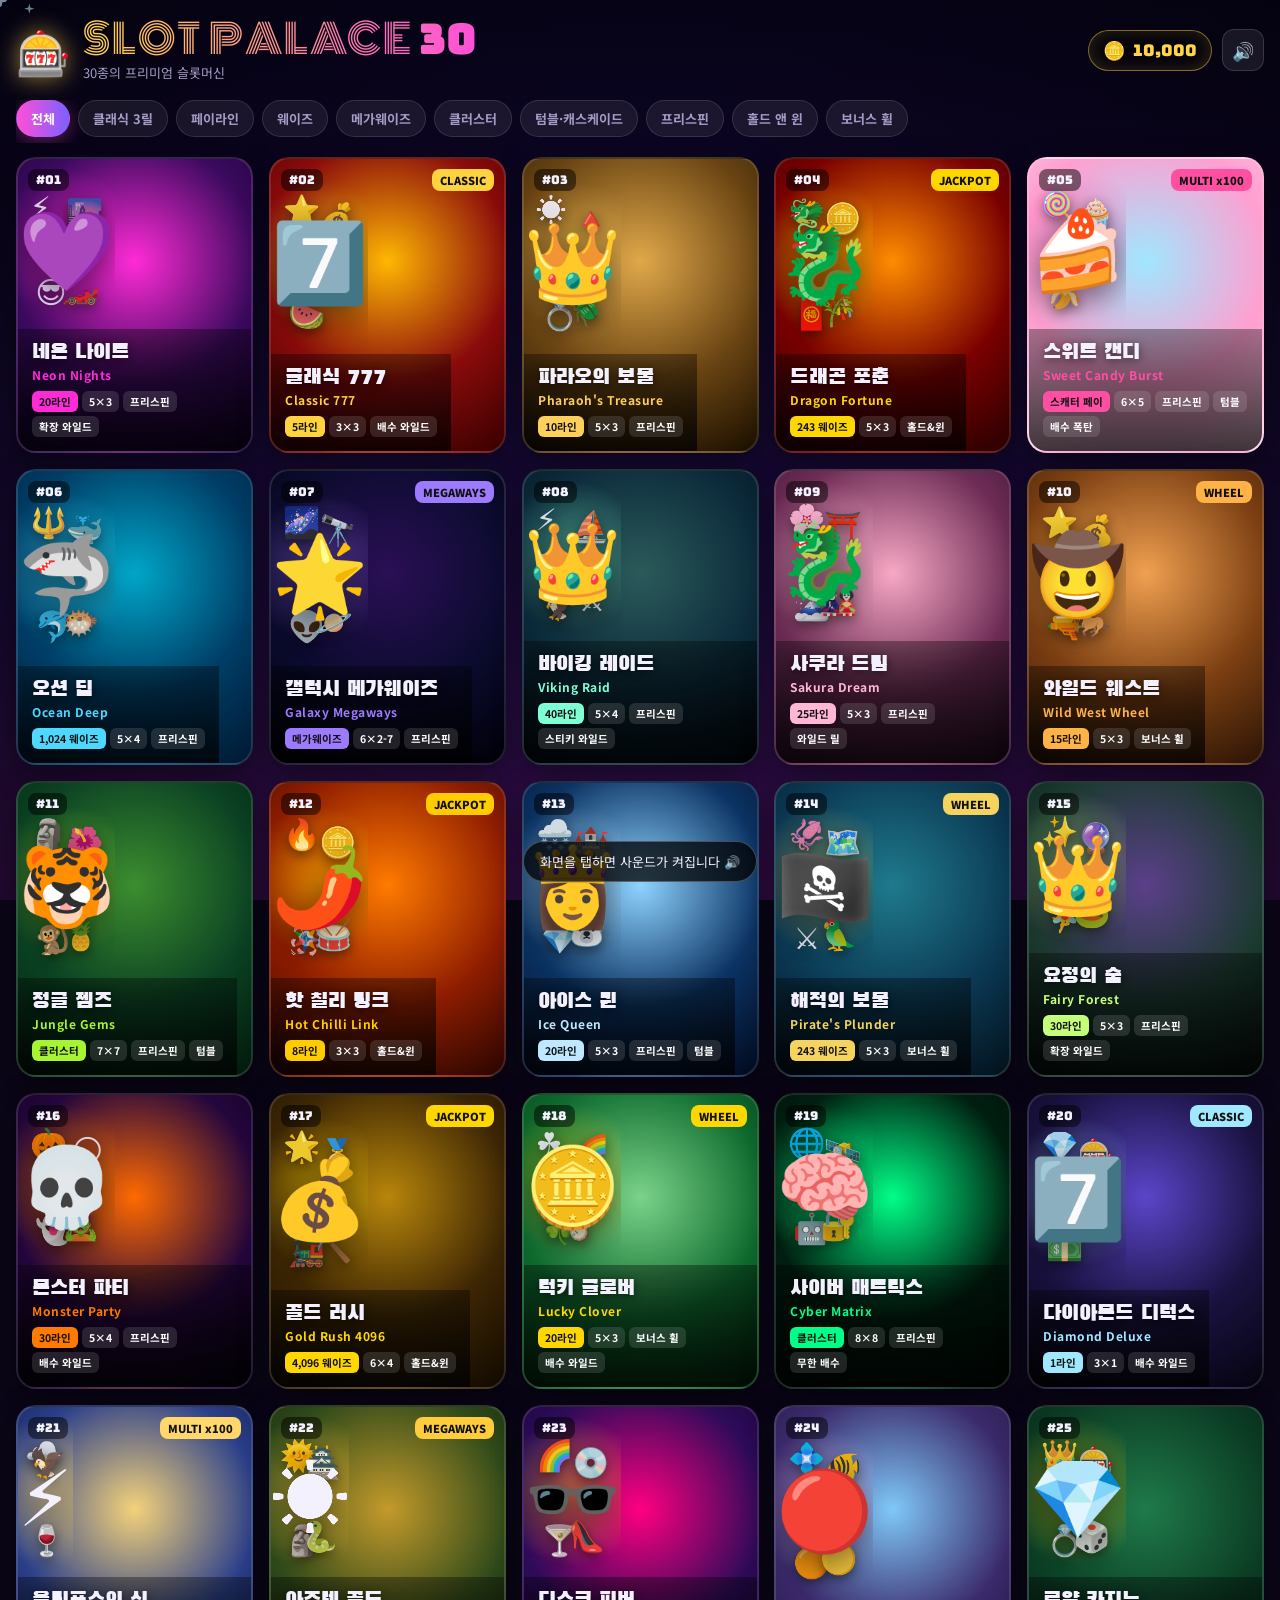
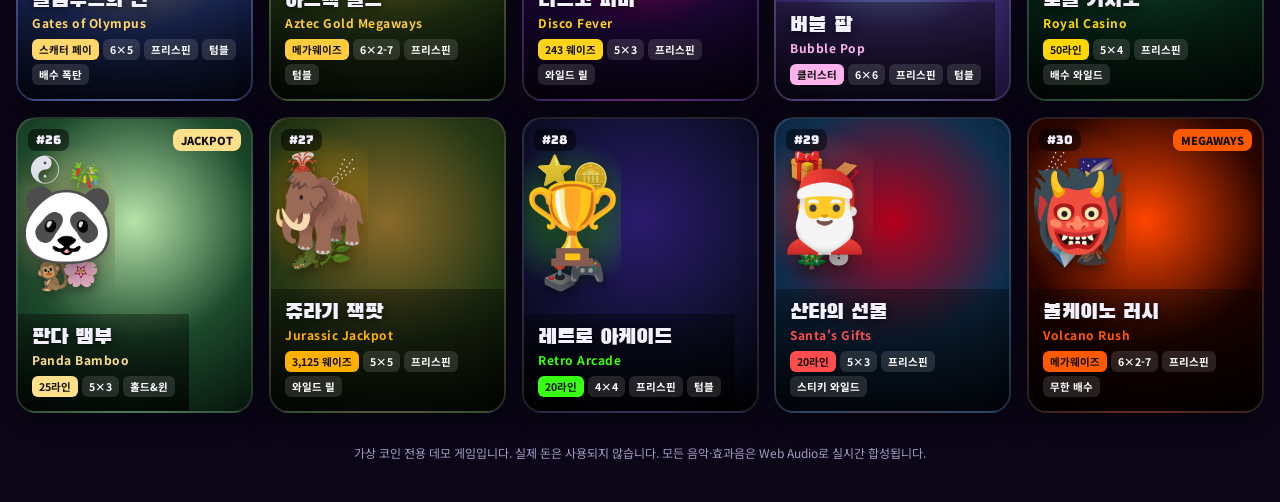
==== index.html @ 5751326e "Add Slot Palace 30: 30 HTML5 slot machines with synthesized music and SFX - Lobby with 30 machines a" ====
<!doctype html>
<html lang="ko">
<head>
  <meta charset="utf-8">
  <meta name="viewport" content="width=device-width, initial-scale=1, viewport-fit=cover, user-scalable=no">
  <meta name="theme-color" content="#0b0618">
  <title>Slot Palace 30</title>
  <meta name="description" content="30종의 서로 다른 HTML5 카지노 슬롯머신 — 페이라인, 웨이즈, 메가웨이즈, 클러스터, 텀블, 홀드 앤 윈, 보너스 휠. 모든 사운드는 실시간 합성.">
  <link rel="preconnect" href="https://fonts.googleapis.com">
  <link rel="preconnect" href="https://fonts.gstatic.com" crossorigin>
  <link href="https://fonts.googleapis.com/css2?family=Bangers&family=Black+Han+Sans&family=Black+Ops+One&family=Bungee&family=Cinzel:wght@700&family=Cinzel+Decorative:wght@700&family=Creepster&family=Fredoka:wght@500;700&family=Great+Vibes&family=Jua&family=Kaushan+Script&family=Monoton&family=Mountains+of+Christmas:wght@700&family=Noto+Sans+KR:wght@400;700;900&family=Orbitron:wght@700;900&family=Pirata+One&family=Playfair+Display:wght@700;900&family=Press+Start+2P&family=Righteous&family=Rye&family=Uncial+Antiqua&display=swap" rel="stylesheet">
  <link rel="stylesheet" href="css/style.css">
</head>
<body>
  <canvas id="bg"></canvas>

  <!-- Lobby -->
  <main id="lobby" class="lobby">
    <header class="lobby-top">
      <div class="brand">
        <span class="brand-icon">🎰</span>
        <div>
          <h1>SLOT PALACE <b>30</b></h1>
          <p>30종의 프리미엄 슬롯머신</p>
        </div>
      </div>
      <div class="lobby-right">
        <div class="wallet"><span class="coin">🪙</span><span class="js-balance">0</span></div>
        <button class="icon-btn js-sound" title="사운드 설정">🔊</button>
      </div>
    </header>
    <nav class="filters" id="filters"></nav>
    <section class="cards" id="cards"></section>
    <footer class="lobby-foot">
      가상 코인 전용 데모 게임입니다. 실제 돈은 사용되지 않습니다. 모든 음악·효과음은 Web Audio로 실시간 합성됩니다.
    </footer>
  </main>

  <!-- Game -->
  <section id="game" class="game hidden">
    <header class="g-top">
      <button class="icon-btn js-back" title="로비로">◀</button>
      <div class="g-title">
        <h2 class="js-name"></h2>
        <span class="js-en"></span>
      </div>
      <div class="g-right">
        <div class="wallet"><span class="coin">🪙</span><span class="js-balance">0</span></div>
        <button class="icon-btn js-pay" title="배당표">ℹ</button>
        <button class="icon-btn js-sound" title="사운드 설정">🔊</button>
      </div>
    </header>
    <div class="g-stage">
      <div class="g-info js-info"></div>
      <div class="frame js-frame">
        <div class="frame-lights"></div>
        <canvas class="reels js-reels"></canvas>
      </div>
      <div class="g-msg js-msg"></div>
    </div>
    <footer class="g-controls">
      <div class="ctl-group bet">
        <button class="ctl-btn js-bet-down" title="베팅 감소">−</button>
        <div class="bet-box"><small>BET</small><span class="js-bet">100</span></div>
        <button class="ctl-btn js-bet-up" title="베팅 증가">+</button>
      </div>
      <div class="ctl-group win-box"><small>WIN</small><span class="js-win">0</span></div>
      <div class="ctl-group actions">
        <button class="ctl-btn small js-turbo" title="터보">⚡<small>TURBO</small></button>
        <button class="spin-btn js-spin" title="스핀 (Space)"><span class="spin-ico">⟳</span><small class="js-spin-label">SPIN</small></button>
        <button class="ctl-btn small js-auto" title="자동 스핀">▶<small class="js-auto-label">AUTO</small></button>
      </div>
    </footer>
    <div class="auto-menu hidden js-auto-menu">
      <button data-n="10">10</button><button data-n="25">25</button><button data-n="50">50</button><button data-n="100">100</button><button data-n="9999">∞</button>
    </div>
  </section>

  <div id="overlays"></div>
  <canvas id="fx"></canvas>

  <div id="sound-panel" class="sound-panel hidden">
    <h3>사운드</h3>
    <label><input type="checkbox" id="snd-music" checked> 배경 음악</label>
    <label><input type="checkbox" id="snd-sfx" checked> 효과음</label>
    <label><input type="checkbox" id="snd-amb" checked> 카지노 분위기음</label>
  </div>
  <div id="tap-hint" class="tap-hint">화면을 탭하면 사운드가 켜집니다 🔊</div>

  <script src="js/util.js"></script>
  <script src="js/engine.js"></script>
  <script src="js/machines.js"></script>
  <script src="js/calibration.js"></script>
  <script src="js/audio.js"></script>
  <script src="js/fx.js"></script>
  <script src="js/render.js"></script>
  <script src="js/game.js"></script>
  <script src="js/app.js"></script>
</body>
</html>
---- css/style.css ----
:root {
  --bg: #0b0618;
  --panel: rgba(12, 8, 28, 0.78);
  --text: #f4f1ff;
  --muted: #a49cc4;
  --gold: #ffd54a;
  --accent: #ff2bd6;
  --accent2: #00e5ff;
  --frame1: #ff2bd6;
  --frame2: #00e5ff;
  --title-font: 'Bungee', sans-serif;
  --ui-font: 'Noto Sans KR', system-ui, -apple-system, sans-serif;
  --kr-display: 'Black Han Sans', 'Noto Sans KR', sans-serif;
}
* { box-sizing: border-box; -webkit-tap-highlight-color: transparent; }
html, body { margin: 0; height: 100%; }
body {
  background: var(--bg);
  color: var(--text);
  font-family: var(--ui-font);
  overflow-x: hidden;
  user-select: none;
  -webkit-user-select: none;
}
button { font-family: inherit; color: inherit; cursor: pointer; border: 0; background: none; }
.hidden { display: none !important; }
#bg { position: fixed; inset: 0; width: 100%; height: 100%; z-index: 0; }
#fx { position: fixed; inset: 0; width: 100%; height: 100%; z-index: 60; pointer-events: none; }
#overlays { position: fixed; inset: 0; z-index: 50; pointer-events: none; }
#overlays > * { pointer-events: auto; }

/* ---------- common ---------- */
.icon-btn {
  width: 42px; height: 42px; border-radius: 12px;
  background: rgba(255, 255, 255, 0.08);
  border: 1px solid rgba(255, 255, 255, 0.14);
  font-size: 18px; display: grid; place-items: center;
  transition: transform 0.15s, background 0.2s;
}
.icon-btn:hover { background: rgba(255, 255, 255, 0.16); }
.icon-btn:active { transform: scale(0.92); }
.wallet {
  display: flex; align-items: center; gap: 8px;
  padding: 8px 14px; border-radius: 999px;
  background: linear-gradient(180deg, rgba(0, 0, 0, 0.55), rgba(0, 0, 0, 0.35));
  border: 1px solid rgba(255, 213, 74, 0.5);
  font-family: 'Bungee', sans-serif; font-size: 16px; color: var(--gold);
  box-shadow: 0 0 18px rgba(255, 213, 74, 0.18) inset;
  min-width: 0;
}
.wallet .coin { font-size: 18px; }
.wallet.bump { animation: bump 0.4s; }
@keyframes bump { 50% { transform: scale(1.12); } }

/* ---------- lobby ---------- */
.lobby { position: relative; z-index: 1; max-width: 1280px; margin: 0 auto; padding: 18px 16px 40px; }
.lobby-top { display: flex; align-items: center; justify-content: space-between; gap: 12px; margin-bottom: 18px; }
.brand { display: flex; align-items: center; gap: 12px; min-width: 0; }
.brand-icon { font-size: 44px; filter: drop-shadow(0 0 12px rgba(255, 213, 74, 0.6)); animation: float 3s ease-in-out infinite; }
.brand h1 {
  margin: 0; font-family: 'Monoton', 'Bungee', sans-serif; font-weight: 400; font-size: clamp(22px, 4.5vw, 40px);
  letter-spacing: 2px; line-height: 1.05;
  background: linear-gradient(90deg, #ffd54a, #ff4fd8, #00e5ff, #ffd54a); background-size: 300% 100%;
  -webkit-background-clip: text; background-clip: text; color: transparent;
  animation: shine 8s linear infinite;
}
.brand h1 b { font-family: 'Bungee', sans-serif; }
.brand p { margin: 2px 0 0; color: var(--muted); font-size: 13px; }
.lobby-right { display: flex; gap: 10px; align-items: center; }
@keyframes shine { to { background-position: 300% 0; } }
@keyframes float { 50% { transform: translateY(-6px) rotate(-4deg); } }

.filters { display: flex; gap: 8px; overflow-x: auto; padding-bottom: 6px; margin-bottom: 14px; scrollbar-width: none; }
.filters::-webkit-scrollbar { display: none; }
.chip {
  white-space: nowrap; padding: 8px 14px; border-radius: 999px; font-size: 13px; font-weight: 700;
  background: rgba(255, 255, 255, 0.07); border: 1px solid rgba(255, 255, 255, 0.12); color: var(--muted);
  transition: all 0.2s;
}
.chip.on { background: linear-gradient(90deg, #ff4fd8, #7b61ff); color: #fff; border-color: transparent; box-shadow: 0 4px 18px rgba(255, 79, 216, 0.35); }

.cards { display: grid; grid-template-columns: repeat(auto-fill, minmax(220px, 1fr)); gap: 16px; }
.card {
  position: relative; border-radius: 20px; overflow: hidden; cursor: pointer; aspect-ratio: 4 / 5;
  background: var(--card-bg); border: 2px solid rgba(255, 255, 255, 0.12);
  box-shadow: 0 10px 30px rgba(0, 0, 0, 0.45);
  transition: transform 0.25s cubic-bezier(.2, .9, .3, 1.3), box-shadow 0.25s, border-color 0.25s;
  display: flex; flex-direction: column; text-align: left; padding: 0;
  animation: cardIn 0.5s both;
}
@keyframes cardIn { from { opacity: 0; transform: translateY(20px) scale(0.96); } }
.card:hover, .card:focus-visible { transform: translateY(-6px) scale(1.02); border-color: var(--card-accent); box-shadow: 0 16px 40px rgba(0, 0, 0, 0.55), 0 0 30px var(--card-glow); outline: none; }
.card::after {
  content: ''; position: absolute; inset: 0;
  background: linear-gradient(115deg, transparent 30%, rgba(255, 255, 255, 0.22) 45%, transparent 60%);
  transform: translateX(-100%); transition: transform 0.7s;
  pointer-events: none;
}
.card:hover::after { transform: translateX(100%); }
.card-art { position: relative; flex: 1; display: grid; place-items: center; overflow: hidden; }
.card-art .hero { font-size: 78px; filter: drop-shadow(0 8px 16px rgba(0, 0, 0, 0.5)); animation: float 3.4s ease-in-out infinite; z-index: 1; }
.card-art .orbit { position: absolute; font-size: 30px; opacity: 0.9; filter: drop-shadow(0 4px 6px rgba(0, 0, 0, 0.5)); }
.card-art .orbit.o1 { top: 14%; left: 12%; animation: float 2.8s ease-in-out infinite; }
.card-art .orbit.o2 { top: 18%; right: 12%; animation: float 3.1s ease-in-out infinite 0.4s; }
.card-art .orbit.o3 { bottom: 10%; left: 18%; animation: float 3.6s ease-in-out infinite 0.8s; }
.card-art .orbit.o4 { bottom: 12%; right: 16%; animation: float 2.6s ease-in-out infinite 0.2s; }
.card-art .ring { position: absolute; width: 150px; height: 150px; border-radius: 50%; background: radial-gradient(circle, var(--card-glow), transparent 70%); }
.card-num { position: absolute; top: 10px; left: 10px; font: 12px 'Bungee'; background: rgba(0, 0, 0, 0.5); padding: 3px 8px; border-radius: 8px; z-index: 2; }
.card-badge { position: absolute; top: 10px; right: 10px; font-size: 11px; font-weight: 900; padding: 3px 8px; border-radius: 8px; background: var(--card-accent); color: #111; z-index: 2; }
.card-info { padding: 12px 14px 14px; background: linear-gradient(180deg, rgba(0, 0, 0, 0.35), rgba(0, 0, 0, 0.75)); z-index: 1; }
.card-info h3 { margin: 0; font-family: var(--kr-display); font-weight: 400; font-size: 22px; line-height: 1.15; text-shadow: 0 2px 8px rgba(0, 0, 0, 0.6); }
.card-info .en { font-size: 12px; color: var(--card-accent); font-weight: 700; letter-spacing: 0.5px; }
.tags { display: flex; flex-wrap: wrap; gap: 4px; margin-top: 8px; }
.tag { font-size: 10.5px; font-weight: 700; padding: 3px 7px; border-radius: 6px; background: rgba(255, 255, 255, 0.12); color: #fff; }
.tag.mech { background: var(--card-accent); color: #111; }
.lobby-foot { margin-top: 30px; text-align: center; color: var(--muted); font-size: 12px; line-height: 1.6; }

/* ---------- game ---------- */
.game {
  position: fixed; inset: 0; z-index: 2; display: flex; flex-direction: column;
  padding: env(safe-area-inset-top) env(safe-area-inset-right) env(safe-area-inset-bottom) env(safe-area-inset-left);
}
.g-top { display: flex; align-items: center; gap: 10px; padding: 10px 14px; background: linear-gradient(180deg, rgba(0, 0, 0, 0.6), rgba(0, 0, 0, 0)); }
.g-title { flex: 1; min-width: 0; text-align: center; }
.g-title h2 {
  margin: 0; font-family: var(--kr-display); font-weight: 400; font-size: clamp(20px, 3.4vw, 34px); line-height: 1.1;
  color: #fff; text-shadow: 0 0 12px var(--accent), 0 0 30px var(--accent), 0 3px 0 rgba(0, 0, 0, 0.5);
  white-space: nowrap; overflow: hidden; text-overflow: ellipsis;
}
.g-title span { display: block; font-family: var(--title-font); font-size: clamp(11px, 1.6vw, 16px); color: var(--accent2); letter-spacing: 1px; white-space: nowrap; overflow: hidden; text-overflow: ellipsis; text-shadow: 0 1px 3px rgba(0, 0, 0, 0.9), 0 0 10px var(--accent2); }
.g-right { display: flex; gap: 8px; align-items: center; }
.g-stage { flex: 1; min-height: 0; display: flex; flex-direction: column; align-items: center; justify-content: center; padding: 0 12px; gap: 8px; }
.g-info { min-height: 34px; display: flex; gap: 8px; flex-wrap: wrap; justify-content: center; align-items: center; }
.pill {
  padding: 6px 12px; border-radius: 999px; font: 12px 'Bungee', sans-serif; letter-spacing: 0.5px;
  background: rgba(0, 0, 0, 0.55); border: 1px solid var(--accent); color: #fff; box-shadow: 0 0 10px rgba(0, 0, 0, 0.4);
  display: inline-flex; gap: 6px; align-items: center;
}
.pill.hot { background: linear-gradient(90deg, var(--accent), var(--accent2)); color: #111; border-color: transparent; animation: pulse 1s infinite; }
.pill .ladder b { opacity: 0.4; margin: 0 2px; }
.pill .ladder b.on { opacity: 1; color: var(--accent2); text-shadow: 0 0 6px var(--accent2); }
@keyframes pulse { 50% { transform: scale(1.06); } }

.frame {
  position: relative; border-radius: 22px; padding: 10px;
  background: linear-gradient(135deg, var(--frame1), var(--frame2));
  box-shadow: 0 0 0 2px rgba(0, 0, 0, 0.5), 0 0 40px color-mix(in srgb, var(--frame1) 50%, transparent), 0 20px 60px rgba(0, 0, 0, 0.6);
}
.frame::before {
  content: ''; position: absolute; inset: 4px; border-radius: 18px;
  background: linear-gradient(180deg, rgba(0, 0, 0, 0.55), rgba(0, 0, 0, 0.8));
}
.frame-lights {
  position: absolute; inset: 0; border-radius: 22px; pointer-events: none;
  background:
    radial-gradient(circle, #fff 0 2px, transparent 3px) 0 0 / 22px 22px;
  -webkit-mask: linear-gradient(#000 0 0) content-box exclude, linear-gradient(#000 0 0);
  mask: linear-gradient(#000 0 0) content-box exclude, linear-gradient(#000 0 0);
  padding: 4px; opacity: 0.55;
  animation: lights 1.2s steps(2) infinite;
}
.frame.win .frame-lights { animation-duration: 0.25s; opacity: 1; }
@keyframes lights { 50% { background-position: 11px 0; } }
.frame.shake { animation: shake 0.5s; }
@keyframes shake { 20% { transform: translate(-6px, 3px); } 40% { transform: translate(5px, -4px); } 60% { transform: translate(-4px, 2px); } 80% { transform: translate(3px, -1px); } }
.reels { position: relative; display: block; border-radius: 14px; }
.g-msg {
  min-height: 30px; font-family: 'Bungee', var(--ui-font); font-size: clamp(13px, 2vw, 18px); text-align: center;
  color: #fff; text-shadow: 0 2px 6px rgba(0, 0, 0, 0.8);
}
.g-msg .big { color: var(--gold); font-size: 1.3em; text-shadow: 0 0 12px rgba(255, 213, 74, 0.7); }
.g-msg .sub { font-family: var(--ui-font); font-weight: 700; color: var(--muted); font-size: 0.8em; }

.g-controls {
  display: flex; align-items: center; justify-content: center; gap: clamp(8px, 2.5vw, 28px);
  padding: 10px 14px 14px;
  background: linear-gradient(0deg, rgba(0, 0, 0, 0.75), rgba(0, 0, 0, 0.25));
  border-top: 1px solid rgba(255, 255, 255, 0.08);
  flex-wrap: wrap;
}
.ctl-group { display: flex; align-items: center; gap: 8px; }
.ctl-btn {
  width: 48px; height: 48px; border-radius: 14px; font-size: 22px; font-weight: 900;
  background: linear-gradient(180deg, rgba(255, 255, 255, 0.16), rgba(255, 255, 255, 0.05));
  border: 1px solid rgba(255, 255, 255, 0.2);
  display: flex; flex-direction: column; align-items: center; justify-content: center; line-height: 1;
  transition: transform 0.12s, box-shadow 0.2s;
}
.ctl-btn small { font-size: 8.5px; font-family: 'Bungee', sans-serif; margin-top: 3px; opacity: 0.8; }
.ctl-btn.small { font-size: 17px; }
.ctl-btn:active { transform: scale(0.9); }
.ctl-btn.on { background: linear-gradient(180deg, var(--accent), color-mix(in srgb, var(--accent) 60%, #000)); box-shadow: 0 0 16px var(--accent); }
.ctl-btn:disabled { opacity: 0.35; }
.bet-box, .win-box {
  min-width: 96px; padding: 6px 12px; border-radius: 12px; text-align: center;
  background: rgba(0, 0, 0, 0.55); border: 1px solid rgba(255, 255, 255, 0.15);
  display: flex; flex-direction: column; font-family: 'Bungee', sans-serif;
}
.bet-box small, .win-box small { font-size: 10px; color: var(--muted); }
.bet-box span { font-size: 18px; color: #fff; }
.win-box span { font-size: 18px; color: var(--gold); }
.win-box.hot span { animation: bump 0.5s; text-shadow: 0 0 10px var(--gold); }
.spin-btn {
  width: 84px; height: 84px; border-radius: 50%; position: relative;
  background: radial-gradient(circle at 35% 30%, color-mix(in srgb, var(--accent) 40%, #fff), var(--accent) 45%, color-mix(in srgb, var(--accent) 50%, #000));
  border: 4px solid rgba(255, 255, 255, 0.85);
  box-shadow: 0 0 0 4px rgba(0, 0, 0, 0.4), 0 0 30px var(--accent), inset 0 -6px 12px rgba(0, 0, 0, 0.35);
  display: flex; flex-direction: column; align-items: center; justify-content: center;
  transition: transform 0.12s;
}
.spin-btn .spin-ico { font-size: 34px; line-height: 1; font-weight: 900; text-shadow: 0 2px 4px rgba(0, 0, 0, 0.4); }
.spin-btn small { font: 10px 'Bungee', sans-serif; }
.spin-btn:hover { transform: scale(1.05); }
.spin-btn:active { transform: scale(0.93); }
.spin-btn.spinning .spin-ico { animation: rot 0.6s linear infinite; }
.spin-btn.free { background: radial-gradient(circle at 35% 30%, #fff9c4, #ffc400 45%, #b07800); box-shadow: 0 0 0 4px rgba(0, 0, 0, 0.4), 0 0 36px #ffc400; }
@keyframes rot { to { transform: rotate(360deg); } }
.auto-menu {
  position: fixed; z-index: 30; display: flex; gap: 6px; padding: 8px; border-radius: 14px;
  background: rgba(10, 6, 24, 0.95); border: 1px solid var(--accent); box-shadow: 0 10px 30px rgba(0, 0, 0, 0.6);
}
.auto-menu button { min-width: 44px; height: 40px; border-radius: 10px; background: rgba(255, 255, 255, 0.1); font: 14px 'Bungee'; }
.auto-menu button:hover { background: var(--accent); color: #111; }

/* ---------- overlays ---------- */
.ov {
  position: fixed; inset: 0; display: flex; flex-direction: column; align-items: center; justify-content: center; text-align: center;
  background: radial-gradient(circle, rgba(0, 0, 0, 0.55), rgba(0, 0, 0, 0.88));
  animation: fadeIn 0.3s both; padding: 16px;
}
.ov.out { animation: fadeOut 0.35s both; }
@keyframes fadeIn { from { opacity: 0; } }
@keyframes fadeOut { to { opacity: 0; } }
.ov-title {
  font-family: 'Bungee', sans-serif; font-size: clamp(40px, 11vw, 120px); line-height: 1;
  background: linear-gradient(180deg, #fff6b0 0%, #ffd000 40%, #ff8a00 70%, #ffef9a 100%);
  -webkit-background-clip: text; background-clip: text; color: transparent;
  filter: drop-shadow(0 4px 0 #6b3b00) drop-shadow(0 0 24px rgba(255, 180, 0, 0.7));
  animation: zoomIn 0.6s cubic-bezier(.2, 1.6, .4, 1) both;
}
.ov-title.mega { background-image: linear-gradient(180deg, #ffd6ff 0%, #ff4fd8 45%, #7b2bff 75%, #ffd6ff 100%); filter: drop-shadow(0 4px 0 #3a0060) drop-shadow(0 0 30px rgba(255, 80, 220, 0.8)); }
.ov-title.epic { background-image: linear-gradient(180deg, #d6fffb 0%, #00e5ff 45%, #0047ff 75%, #d6fffb 100%); filter: drop-shadow(0 4px 0 #002060) drop-shadow(0 0 34px rgba(0, 220, 255, 0.85)); }
.ov-amount { margin-top: 12px; font-family: 'Bungee', sans-serif; font-size: clamp(34px, 8vw, 80px); color: #fff; text-shadow: 0 0 20px var(--gold), 0 4px 0 rgba(0, 0, 0, 0.5); }
.ov-sub { margin-top: 10px; font-family: var(--kr-display); font-size: clamp(18px, 4vw, 30px); color: #fff; text-shadow: 0 2px 10px rgba(0, 0, 0, 0.7); }
.ov-desc { margin-top: 10px; max-width: 520px; color: #ddd; font-size: 15px; line-height: 1.6; }
.ov-btn {
  margin-top: 22px; padding: 14px 34px; border-radius: 999px; font: 18px 'Bungee', sans-serif; color: #111;
  background: linear-gradient(180deg, #fff3a0, #ffc400); box-shadow: 0 6px 0 #9a6b00, 0 0 24px rgba(255, 196, 0, 0.6);
  animation: pulse 1.2s infinite;
}
.ov-hint { margin-top: 14px; color: var(--muted); font-size: 12px; }
@keyframes zoomIn { from { transform: scale(0.2) rotate(-6deg); opacity: 0; } }
.ov .rays-bg {
  position: absolute; inset: -50%; z-index: -1; opacity: 0.35;
  background: repeating-conic-gradient(from 0deg, rgba(255, 215, 0, 0.35) 0 10deg, transparent 10deg 20deg);
  animation: rot 18s linear infinite;
}

.wheel-wrap { position: relative; width: min(84vw, 64vh, 520px); aspect-ratio: 1; }
.wheel-wrap canvas { width: 100%; height: 100%; display: block; }
.wheel-pointer {
  position: absolute; top: -6px; left: 50%; transform: translateX(-50%); width: 0; height: 0;
  border-left: 18px solid transparent; border-right: 18px solid transparent; border-top: 40px solid #fff;
  filter: drop-shadow(0 3px 4px rgba(0, 0, 0, 0.6)); z-index: 2;
}

.modal { background: rgba(0, 0, 0, 0.7); align-items: center; justify-content: center; }
.modal-box {
  width: min(720px, 100%); max-height: 88vh; overflow: auto; text-align: left;
  background: linear-gradient(180deg, #1a1033, #0e0820); border: 1px solid var(--accent); border-radius: 18px; padding: 20px;
  box-shadow: 0 20px 60px rgba(0, 0, 0, 0.7);
}
.modal-box h3 { margin: 0 0 4px; font-family: var(--kr-display); font-weight: 400; font-size: 26px; }
.modal-box h4 { margin: 18px 0 8px; color: var(--accent2); font-family: 'Bungee', sans-serif; font-size: 14px; }
.modal-box p, .modal-box li { color: #ddd; font-size: 14px; line-height: 1.6; }
.pay-grid { display: grid; grid-template-columns: repeat(auto-fill, minmax(150px, 1fr)); gap: 8px; }
.pay-item { display: flex; align-items: center; gap: 10px; padding: 8px 10px; border-radius: 12px; background: rgba(255, 255, 255, 0.06); }
.pay-item .e { font-size: 34px; }
.pay-item .p { font-size: 12px; line-height: 1.5; font-family: 'Bungee', sans-serif; color: var(--gold); }
.pay-item .p i { color: var(--muted); font-style: normal; }
.lines-grid { display: grid; grid-template-columns: repeat(auto-fill, minmax(64px, 1fr)); gap: 6px; }
.mini-line { background: rgba(255, 255, 255, 0.05); border-radius: 8px; padding: 4px; text-align: center; font-size: 10px; color: var(--muted); }
.mini-line svg { width: 100%; display: block; }
.modal-close { float: right; }

.sound-panel {
  position: fixed; z-index: 70; right: 14px; top: 64px; padding: 14px 16px; border-radius: 14px;
  background: rgba(14, 8, 32, 0.96); border: 1px solid rgba(255, 255, 255, 0.2); box-shadow: 0 12px 30px rgba(0, 0, 0, 0.6);
  display: flex; flex-direction: column; gap: 8px; font-size: 14px;
}
.sound-panel h3 { margin: 0 0 4px; font-size: 14px; color: var(--muted); }
.sound-panel label { display: flex; gap: 8px; align-items: center; cursor: pointer; }
.sound-panel input { width: 18px; height: 18px; accent-color: #ff4fd8; }
.tap-hint {
  position: fixed; z-index: 80; left: 50%; bottom: 18px; transform: translateX(-50%);
  padding: 10px 16px; border-radius: 999px; background: rgba(0, 0, 0, 0.75); border: 1px solid rgba(255, 255, 255, 0.25);
  font-size: 13px; pointer-events: none; animation: pulse 1.6s infinite; white-space: nowrap;
}
.toast {
  position: fixed; left: 50%; top: 22%; transform: translateX(-50%); z-index: 55; pointer-events: none;
  font: clamp(22px, 5vw, 40px) 'Bungee', sans-serif; color: #fff; text-shadow: 0 0 16px var(--accent), 0 3px 0 rgba(0, 0, 0, 0.6);
  animation: toast 1.8s both; white-space: nowrap;
}
@keyframes toast { 0% { opacity: 0; transform: translate(-50%, 20px) scale(0.6); } 15% { opacity: 1; transform: translate(-50%, 0) scale(1.1); } 25% { transform: translate(-50%, 0) scale(1); } 80% { opacity: 1; } 100% { opacity: 0; transform: translate(-50%, -30px); } }

@media (max-width: 640px) {
  .cards { grid-template-columns: repeat(2, 1fr); gap: 10px; }
  .card-art .hero { font-size: 54px; }
  .card-art .orbit { font-size: 22px; }
  .card-info { padding: 8px 10px 10px; }
  .card-info h3 { font-size: 17px; }
  .tag { font-size: 9.5px; padding: 2px 5px; }
  .wallet { padding: 6px 10px; font-size: 13px; }
  .brand-icon { font-size: 32px; }
  .g-top { padding: 8px 10px; gap: 6px; }
  .icon-btn { width: 36px; height: 36px; font-size: 15px; }
  .g-controls { gap: 8px; padding: 8px 8px 12px; }
  .ctl-btn { width: 40px; height: 40px; font-size: 18px; }
  .bet-box, .win-box { min-width: 74px; padding: 4px 8px; }
  .bet-box span, .win-box span { font-size: 14px; }
  .spin-btn { width: 70px; height: 70px; }
  .frame { padding: 7px; border-radius: 16px; }
  .g-right .wallet .coin { display: none; }
}
@media (max-height: 560px) and (orientation: landscape) {
  .g-controls { padding: 4px 8px 6px; }
  .spin-btn { width: 60px; height: 60px; }
  .g-info { min-height: 24px; }
}
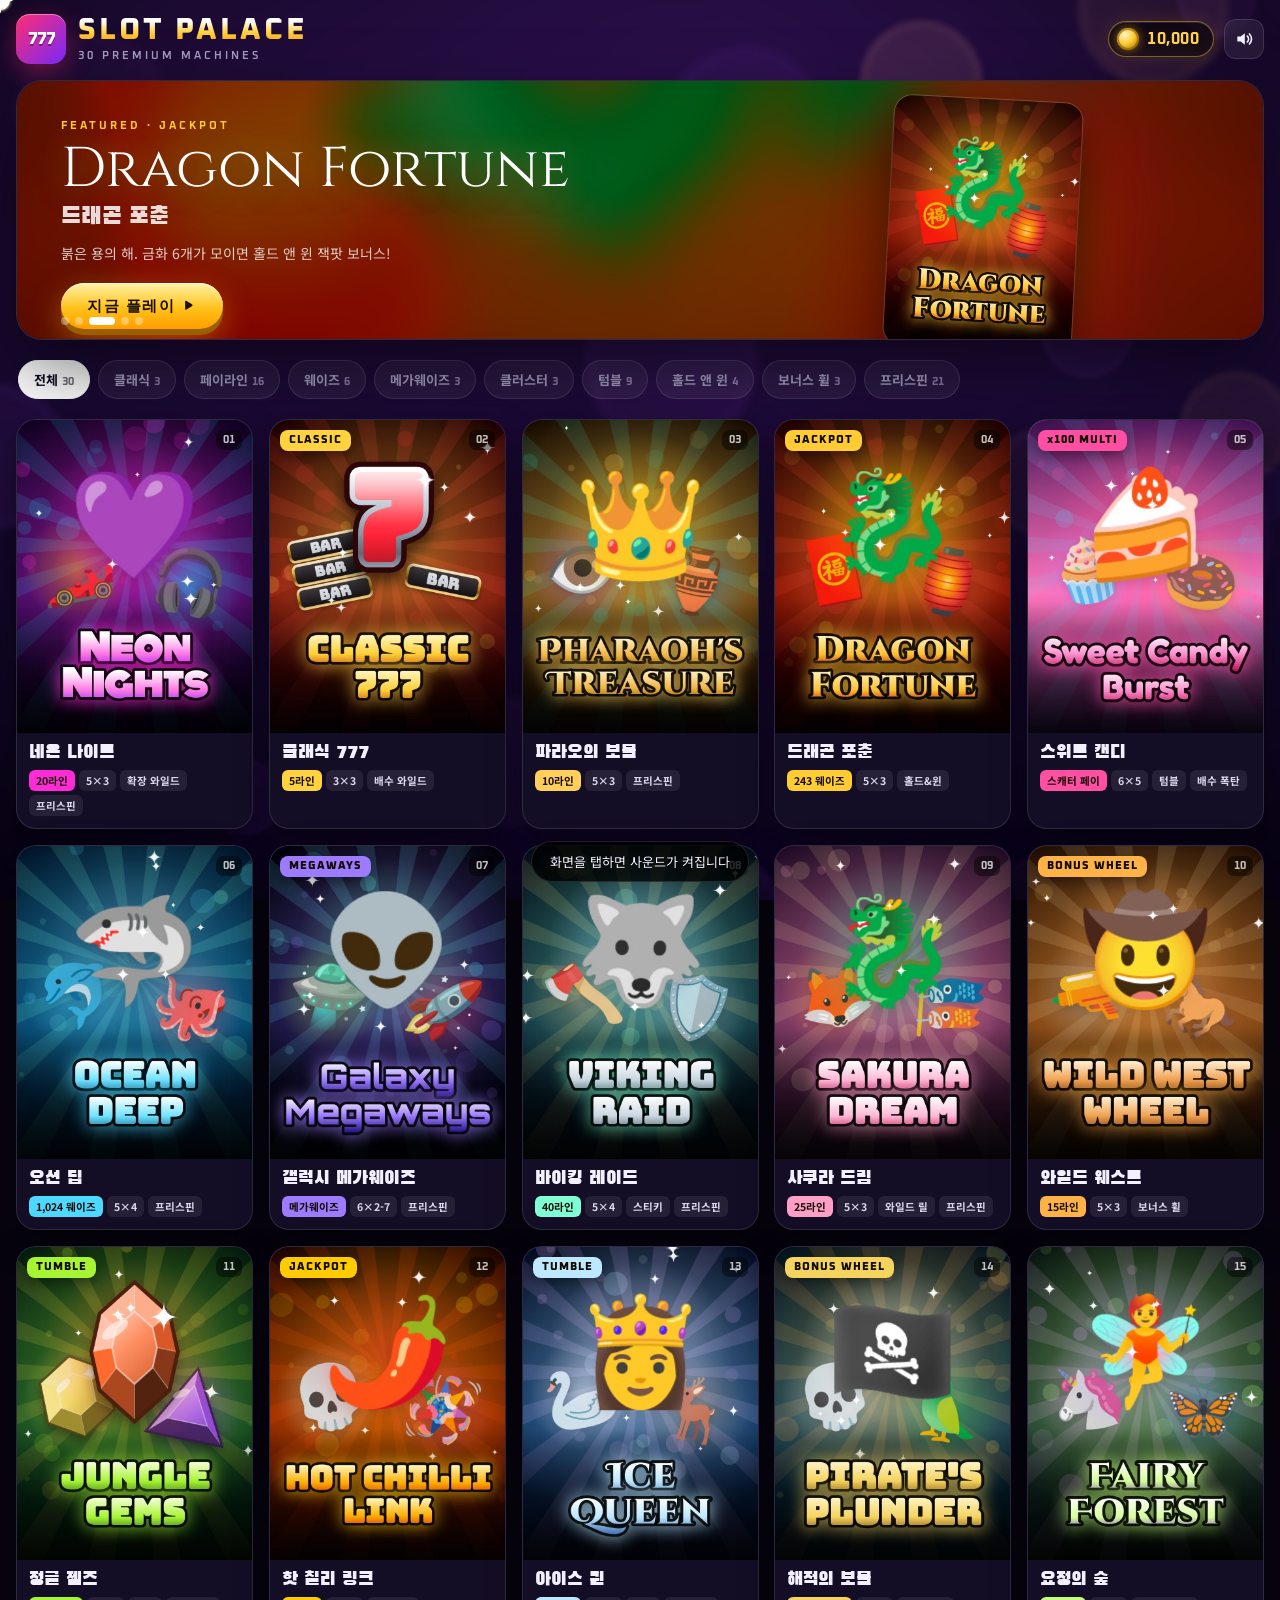
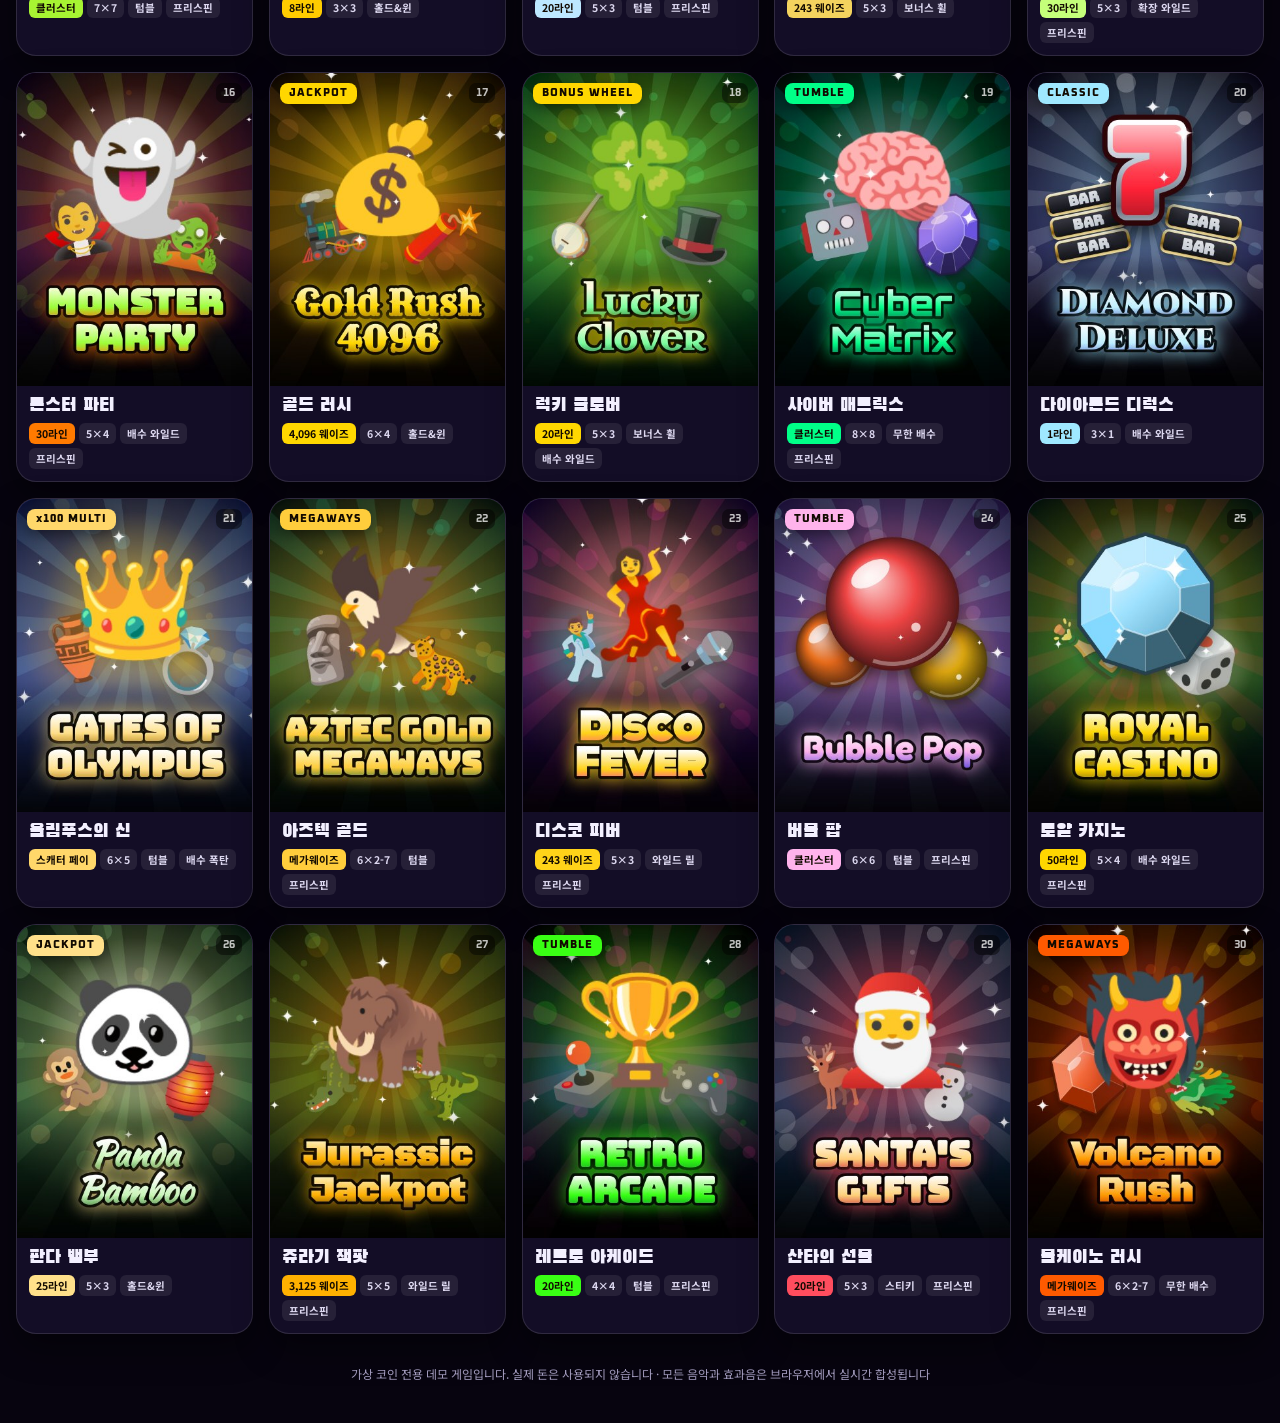
==== commit 7708e183: "Redesign all 30 machines: shader backgrounds, procedural symbol art, new UI and sound - Planning doc" ====
--- a/index.html
+++ b/index.html
@@ -3,72 +3,82 @@
 <head>
   <meta charset="utf-8">
   <meta name="viewport" content="width=device-width, initial-scale=1, viewport-fit=cover, user-scalable=no">
-  <meta name="theme-color" content="#0b0618">
+  <meta name="theme-color" content="#07040f">
   <title>Slot Palace 30</title>
-  <meta name="description" content="30종의 서로 다른 HTML5 카지노 슬롯머신 — 페이라인, 웨이즈, 메가웨이즈, 클러스터, 텀블, 홀드 앤 윈, 보너스 휠. 모든 사운드는 실시간 합성.">
+  <meta name="description" content="30종의 프리미엄 HTML5 슬롯머신 — 페이라인, 웨이즈, 메가웨이즈, 클러스터, 텀블, 홀드 앤 윈, 보너스 휠. WebGL 배경과 실시간 합성 사운드.">
   <link rel="preconnect" href="https://fonts.googleapis.com">
   <link rel="preconnect" href="https://fonts.gstatic.com" crossorigin>
-  <link href="https://fonts.googleapis.com/css2?family=Bangers&family=Black+Han+Sans&family=Black+Ops+One&family=Bungee&family=Cinzel:wght@700&family=Cinzel+Decorative:wght@700&family=Creepster&family=Fredoka:wght@500;700&family=Great+Vibes&family=Jua&family=Kaushan+Script&family=Monoton&family=Mountains+of+Christmas:wght@700&family=Noto+Sans+KR:wght@400;700;900&family=Orbitron:wght@700;900&family=Pirata+One&family=Playfair+Display:wght@700;900&family=Press+Start+2P&family=Righteous&family=Rye&family=Uncial+Antiqua&display=swap" rel="stylesheet">
+  <link href="https://fonts.googleapis.com/css2?family=Bangers&family=Black+Han+Sans&family=Black+Ops+One&family=Bungee&family=Cinzel:wght@700;900&family=Cinzel+Decorative:wght@700;900&family=Creepster&family=Fredoka:wght@500;700&family=Kaushan+Script&family=Monoton&family=Mountains+of+Christmas:wght@700&family=Noto+Sans+KR:wght@400;500;700;900&family=Orbitron:wght@700;900&family=Oxanium:wght@600;700;800&family=Pirata+One&family=Playfair+Display:wght@700;900&family=Press+Start+2P&family=Righteous&family=Rye&family=Uncial+Antiqua&display=swap" rel="stylesheet">
   <link rel="stylesheet" href="css/style.css">
 </head>
 <body>
-  <canvas id="bg"></canvas>
+  <canvas id="bgl" aria-hidden="true"></canvas>
+  <canvas id="amb" aria-hidden="true"></canvas>
 
   <!-- Lobby -->
   <main id="lobby" class="lobby">
-    <header class="lobby-top">
+    <header class="topbar">
       <div class="brand">
-        <span class="brand-icon">🎰</span>
-        <div>
-          <h1>SLOT PALACE <b>30</b></h1>
-          <p>30종의 프리미엄 슬롯머신</p>
+        <div class="brand-mark">777</div>
+        <div class="brand-text">
+          <h1>SLOT PALACE</h1>
+          <p>30 PREMIUM MACHINES</p>
         </div>
       </div>
-      <div class="lobby-right">
-        <div class="wallet"><span class="coin">🪙</span><span class="js-balance">0</span></div>
-        <button class="icon-btn js-sound" title="사운드 설정">🔊</button>
+      <div class="top-right">
+        <div class="wallet"><span class="coin-ico"></span><span class="js-balance">0</span></div>
+        <button class="icon-btn js-sound" aria-label="사운드 설정"><svg viewBox="0 0 24 24"><path d="M4 9v6h4l5 4V5L8 9H4z"/><path class="wave" d="M16 8.5a5 5 0 0 1 0 7M18.5 6a8.5 8.5 0 0 1 0 12" fill="none" stroke-width="2" stroke-linecap="round"/></svg></button>
       </div>
     </header>
+    <section class="hero" id="hero"></section>
     <nav class="filters" id="filters"></nav>
-    <section class="cards" id="cards"></section>
-    <footer class="lobby-foot">
-      가상 코인 전용 데모 게임입니다. 실제 돈은 사용되지 않습니다. 모든 음악·효과음은 Web Audio로 실시간 합성됩니다.
-    </footer>
+    <section class="grid" id="cards"></section>
+    <footer class="lobby-foot">가상 코인 전용 데모 게임입니다. 실제 돈은 사용되지 않습니다 · 모든 음악과 효과음은 브라우저에서 실시간 합성됩니다</footer>
   </main>
 
   <!-- Game -->
   <section id="game" class="game hidden">
     <header class="g-top">
-      <button class="icon-btn js-back" title="로비로">◀</button>
-      <div class="g-title">
-        <h2 class="js-name"></h2>
-        <span class="js-en"></span>
-      </div>
+      <button class="icon-btn js-back" aria-label="로비로"><svg viewBox="0 0 24 24"><path d="M15 5l-7 7 7 7" fill="none" stroke-width="2.6" stroke-linecap="round" stroke-linejoin="round"/></svg></button>
+      <div class="wallet"><span class="coin-ico"></span><span class="js-balance">0</span></div>
       <div class="g-right">
-        <div class="wallet"><span class="coin">🪙</span><span class="js-balance">0</span></div>
-        <button class="icon-btn js-pay" title="배당표">ℹ</button>
-        <button class="icon-btn js-sound" title="사운드 설정">🔊</button>
+        <button class="icon-btn js-pay" aria-label="배당표"><svg viewBox="0 0 24 24"><circle cx="12" cy="12" r="9" fill="none" stroke-width="2"/><path d="M12 11v6" stroke-width="2.4" stroke-linecap="round"/><circle cx="12" cy="7.6" r="1.4"/></svg></button>
+        <button class="icon-btn js-sound" aria-label="사운드 설정"><svg viewBox="0 0 24 24"><path d="M4 9v6h4l5 4V5L8 9H4z"/><path class="wave" d="M16 8.5a5 5 0 0 1 0 7M18.5 6a8.5 8.5 0 0 1 0 12" fill="none" stroke-width="2" stroke-linecap="round"/></svg></button>
       </div>
     </header>
-    <div class="g-stage">
-      <div class="g-info js-info"></div>
+    <div class="g-logo">
+      <h2 class="logo js-logo"></h2>
+      <div class="logo-kr js-name"></div>
+    </div>
+    <div class="g-info js-info"></div>
+    <div class="g-stage js-stage">
       <div class="frame js-frame">
-        <div class="frame-lights"></div>
         <canvas class="reels js-reels"></canvas>
+        <div class="frame-glare"></div>
       </div>
-      <div class="g-msg js-msg"></div>
     </div>
-    <footer class="g-controls">
-      <div class="ctl-group bet">
-        <button class="ctl-btn js-bet-down" title="베팅 감소">−</button>
-        <div class="bet-box"><small>BET</small><span class="js-bet">100</span></div>
-        <button class="ctl-btn js-bet-up" title="베팅 증가">+</button>
+    <div class="g-msg js-msg"></div>
+    <footer class="dock">
+      <div class="dock-stat bet">
+        <span class="lbl">BET</span>
+        <div class="stepper">
+          <button class="step js-bet-down" aria-label="베팅 감소"><svg viewBox="0 0 24 24"><path d="M6 12h12" stroke-width="3" stroke-linecap="round"/></svg></button>
+          <span class="val js-bet">100</span>
+          <button class="step js-bet-up" aria-label="베팅 증가"><svg viewBox="0 0 24 24"><path d="M6 12h12M12 6v12" stroke-width="3" stroke-linecap="round"/></svg></button>
+        </div>
       </div>
-      <div class="ctl-group win-box"><small>WIN</small><span class="js-win">0</span></div>
-      <div class="ctl-group actions">
-        <button class="ctl-btn small js-turbo" title="터보">⚡<small>TURBO</small></button>
-        <button class="spin-btn js-spin" title="스핀 (Space)"><span class="spin-ico">⟳</span><small class="js-spin-label">SPIN</small></button>
-        <button class="ctl-btn small js-auto" title="자동 스핀">▶<small class="js-auto-label">AUTO</small></button>
+      <div class="dock-center">
+        <button class="round-btn js-auto" aria-label="자동 스핀"><svg viewBox="0 0 24 24"><path d="M8 5v14l11-7z"/></svg><small class="js-auto-label">AUTO</small></button>
+        <button class="spin-btn js-spin" aria-label="스핀 (Space)">
+          <span class="spin-ring"></span>
+          <svg class="spin-ico" viewBox="0 0 48 48"><path d="M24 8a16 16 0 1 1-14.4 9" fill="none" stroke-width="5" stroke-linecap="round"/><path d="M4 12l6 6 6-7z"/></svg>
+          <small class="js-spin-label">SPIN</small>
+        </button>
+        <button class="round-btn js-turbo" aria-label="터보"><svg viewBox="0 0 24 24"><path d="M13 2L4 14h6l-1 8 9-12h-6z"/></svg><small>TURBO</small></button>
+      </div>
+      <div class="dock-stat win">
+        <span class="lbl">WIN</span>
+        <span class="val js-win">0</span>
       </div>
     </footer>
     <div class="auto-menu hidden js-auto-menu">
@@ -77,7 +87,7 @@
   </section>
 
   <div id="overlays"></div>
-  <canvas id="fx"></canvas>
+  <canvas id="fx" aria-hidden="true"></canvas>
 
   <div id="sound-panel" class="sound-panel hidden">
     <h3>사운드</h3>
@@ -85,13 +95,15 @@
     <label><input type="checkbox" id="snd-sfx" checked> 효과음</label>
     <label><input type="checkbox" id="snd-amb" checked> 카지노 분위기음</label>
   </div>
-  <div id="tap-hint" class="tap-hint">화면을 탭하면 사운드가 켜집니다 🔊</div>
+  <div id="tap-hint" class="tap-hint">화면을 탭하면 사운드가 켜집니다</div>
 
   <script src="js/util.js"></script>
   <script src="js/engine.js"></script>
   <script src="js/machines.js"></script>
   <script src="js/calibration.js"></script>
   <script src="js/audio.js"></script>
+  <script src="js/art.js"></script>
+  <script src="js/bg.js"></script>
   <script src="js/fx.js"></script>
   <script src="js/render.js"></script>
   <script src="js/game.js"></script>
--- a/css/style.css
+++ b/css/style.css
@@ -1,329 +1,380 @@
+/* Slot Palace 30 — dark casino UI.
+   Layout: one-screen game (logo / reel window / glass dock) + scrolling lobby (hero + poster grid). */
+@property --ang { syntax: '<angle>'; initial-value: 0deg; inherits: false; }
 :root {
-  --bg: #0b0618;
-  --panel: rgba(12, 8, 28, 0.78);
-  --text: #f4f1ff;
-  --muted: #a49cc4;
+  color-scheme: dark;
+  --ink: #07040f;
+  --panel: rgba(14, 10, 30, 0.62);
+  --panel-solid: #130d26;
+  --line: rgba(255, 255, 255, 0.12);
+  --text: #f3f0ff;
+  --muted: #a69fc2;
   --gold: #ffd54a;
-  --accent: #ff2bd6;
+  --gold-deep: #b77a00;
+  --accent: #ff4fd8;
   --accent2: #00e5ff;
-  --frame1: #ff2bd6;
+  --frame1: #ff4fd8;
   --frame2: #00e5ff;
+  --logo1: #ffffff;
+  --logo2: #ff7ae6;
+  --logo3: #7a00ff;
   --title-font: 'Bungee', sans-serif;
-  --ui-font: 'Noto Sans KR', system-ui, -apple-system, sans-serif;
-  --kr-display: 'Black Han Sans', 'Noto Sans KR', sans-serif;
+  --ui: 'Noto Sans KR', system-ui, -apple-system, sans-serif;
+  --num: 'Oxanium', 'Bungee', sans-serif;
+  --kr: 'Black Han Sans', 'Noto Sans KR', sans-serif;
 }
 * { box-sizing: border-box; -webkit-tap-highlight-color: transparent; }
 html, body { margin: 0; height: 100%; }
-body {
-  background: var(--bg);
-  color: var(--text);
-  font-family: var(--ui-font);
-  overflow-x: hidden;
-  user-select: none;
-  -webkit-user-select: none;
-}
-button { font-family: inherit; color: inherit; cursor: pointer; border: 0; background: none; }
+body { background: var(--ink); color: var(--text); font-family: var(--ui); overflow-x: hidden; user-select: none; -webkit-user-select: none; }
+button { font-family: inherit; color: inherit; cursor: pointer; border: 0; background: none; padding: 0; }
+button:focus-visible { outline: 2px solid var(--accent2); outline-offset: 3px; }
+svg { fill: currentColor; stroke: currentColor; }
 .hidden { display: none !important; }
-#bg { position: fixed; inset: 0; width: 100%; height: 100%; z-index: 0; }
+#bgl, #amb { position: fixed; inset: 0; width: 100%; height: 100%; z-index: 0; pointer-events: none; }
+#bgl { background: #0a0618; }
 #fx { position: fixed; inset: 0; width: 100%; height: 100%; z-index: 60; pointer-events: none; }
 #overlays { position: fixed; inset: 0; z-index: 50; pointer-events: none; }
 #overlays > * { pointer-events: auto; }
 
-/* ---------- common ---------- */
+/* ---------- shared ---------- */
 .icon-btn {
-  width: 42px; height: 42px; border-radius: 12px;
-  background: rgba(255, 255, 255, 0.08);
-  border: 1px solid rgba(255, 255, 255, 0.14);
-  font-size: 18px; display: grid; place-items: center;
-  transition: transform 0.15s, background 0.2s;
-}
-.icon-btn:hover { background: rgba(255, 255, 255, 0.16); }
+  width: 40px; height: 40px; border-radius: 12px; display: grid; place-items: center;
+  background: rgba(255, 255, 255, 0.07); border: 1px solid var(--line);
+  backdrop-filter: blur(10px); -webkit-backdrop-filter: blur(10px);
+  transition: background 0.2s, transform 0.15s;
+}
+.icon-btn svg { width: 20px; height: 20px; stroke-width: 0; }
+.icon-btn svg path[fill='none'], .icon-btn svg circle[fill='none'] { stroke-width: 2; fill: none; }
+.icon-btn:hover { background: rgba(255, 255, 255, 0.15); }
 .icon-btn:active { transform: scale(0.92); }
+.icon-btn.muted .wave { opacity: 0.2; }
 .wallet {
-  display: flex; align-items: center; gap: 8px;
-  padding: 8px 14px; border-radius: 999px;
-  background: linear-gradient(180deg, rgba(0, 0, 0, 0.55), rgba(0, 0, 0, 0.35));
-  border: 1px solid rgba(255, 213, 74, 0.5);
-  font-family: 'Bungee', sans-serif; font-size: 16px; color: var(--gold);
-  box-shadow: 0 0 18px rgba(255, 213, 74, 0.18) inset;
-  min-width: 0;
-}
-.wallet .coin { font-size: 18px; }
-.wallet.bump { animation: bump 0.4s; }
-@keyframes bump { 50% { transform: scale(1.12); } }
+  display: flex; align-items: center; gap: 8px; padding: 6px 14px 6px 8px; border-radius: 999px;
+  background: linear-gradient(180deg, rgba(0, 0, 0, 0.6), rgba(20, 12, 0, 0.5));
+  border: 1px solid rgba(255, 213, 74, 0.45);
+  font: 700 16px/1 var(--num); color: var(--gold); letter-spacing: 0.5px; font-variant-numeric: tabular-nums;
+  box-shadow: 0 0 20px rgba(255, 190, 0, 0.12), inset 0 1px 0 rgba(255, 255, 255, 0.1);
+}
+.coin-ico {
+  width: 22px; height: 22px; border-radius: 50%; flex: none;
+  background: radial-gradient(circle at 35% 30%, #fff7c8, #ffcc33 45%, #b8860b 80%);
+  box-shadow: inset 0 0 0 2px rgba(140, 90, 0, 0.6), 0 0 10px rgba(255, 200, 0, 0.5);
+}
+.wallet.bump { animation: bump 0.45s; }
+@keyframes bump { 40% { transform: scale(1.12); filter: brightness(1.4); } }
 
 /* ---------- lobby ---------- */
-.lobby { position: relative; z-index: 1; max-width: 1280px; margin: 0 auto; padding: 18px 16px 40px; }
-.lobby-top { display: flex; align-items: center; justify-content: space-between; gap: 12px; margin-bottom: 18px; }
+.lobby { position: relative; z-index: 1; max-width: 1320px; margin: 0 auto; padding: 14px 16px 40px; }
+.topbar { display: flex; align-items: center; justify-content: space-between; gap: 12px; margin-bottom: 16px; }
 .brand { display: flex; align-items: center; gap: 12px; min-width: 0; }
-.brand-icon { font-size: 44px; filter: drop-shadow(0 0 12px rgba(255, 213, 74, 0.6)); animation: float 3s ease-in-out infinite; }
-.brand h1 {
-  margin: 0; font-family: 'Monoton', 'Bungee', sans-serif; font-weight: 400; font-size: clamp(22px, 4.5vw, 40px);
-  letter-spacing: 2px; line-height: 1.05;
-  background: linear-gradient(90deg, #ffd54a, #ff4fd8, #00e5ff, #ffd54a); background-size: 300% 100%;
-  -webkit-background-clip: text; background-clip: text; color: transparent;
-  animation: shine 8s linear infinite;
-}
-.brand h1 b { font-family: 'Bungee', sans-serif; }
-.brand p { margin: 2px 0 0; color: var(--muted); font-size: 13px; }
-.lobby-right { display: flex; gap: 10px; align-items: center; }
-@keyframes shine { to { background-position: 300% 0; } }
-@keyframes float { 50% { transform: translateY(-6px) rotate(-4deg); } }
-
-.filters { display: flex; gap: 8px; overflow-x: auto; padding-bottom: 6px; margin-bottom: 14px; scrollbar-width: none; }
+.brand-mark {
+  width: 50px; height: 50px; border-radius: 14px; display: grid; place-items: center; flex: none;
+  font: 900 17px var(--num); color: #fff; letter-spacing: -1px;
+  background: linear-gradient(135deg, #ff2d6f, #7b2bff); box-shadow: 0 8px 24px rgba(255, 45, 111, 0.35), inset 0 1px 0 rgba(255, 255, 255, 0.4);
+  text-shadow: 0 2px 0 rgba(0, 0, 0, 0.35);
+}
+.brand-text h1 {
+  margin: 0; font: 900 clamp(20px, 3.6vw, 30px)/1 var(--num); letter-spacing: 3px;
+  background: linear-gradient(180deg, #fff 20%, #ffd54a 55%, #ff9d00); -webkit-background-clip: text; background-clip: text; color: transparent;
+}
+.brand-text p { margin: 4px 0 0; color: var(--muted); font: 600 11px var(--num); letter-spacing: 3px; }
+.top-right { display: flex; gap: 10px; align-items: center; }
+
+.hero {
+  position: relative; overflow: hidden; border-radius: 26px; min-height: 260px; margin-bottom: 18px;
+  border: 1px solid var(--line); background: var(--panel-solid);
+  box-shadow: 0 30px 70px rgba(0, 0, 0, 0.5);
+}
+.hero-slide { position: absolute; inset: 0; display: grid; grid-template-columns: 1.1fr 0.9fr; align-items: center; opacity: 0; transition: opacity 0.8s; }
+.hero-slide.on { opacity: 1; z-index: 1; }
+.hero-bg { position: absolute; inset: -40px; background-size: cover; background-position: center; filter: blur(30px) saturate(1.4) brightness(0.5); transform: scale(1.15); }
+.hero-copy { position: relative; padding: 28px clamp(18px, 4vw, 44px); min-width: 0; }
+.hero-kicker { font: 700 11px var(--num); letter-spacing: 3px; color: var(--hero-accent); }
+.hero-title { margin: 8px 0 4px; font-family: var(--hero-font); font-size: clamp(28px, 5vw, 56px); line-height: 1.02; color: #fff; text-shadow: 0 4px 24px rgba(0, 0, 0, 0.6), 0 0 30px var(--hero-glow); text-wrap: balance; }
+.hero-kr { font: 400 clamp(17px, 2.2vw, 24px) var(--kr); color: rgba(255, 255, 255, 0.85); }
+.hero-desc { margin: 10px 0 18px; max-width: 46ch; color: rgba(255, 255, 255, 0.78); font-size: 14px; line-height: 1.6; }
+.hero-art { position: relative; height: 100%; display: grid; place-items: center; padding: 18px; }
+.hero-art img { max-height: 250px; max-width: 100%; aspect-ratio: 3 / 4; object-fit: cover; border-radius: 18px; box-shadow: 0 20px 50px rgba(0, 0, 0, 0.6), 0 0 0 1px rgba(255, 255, 255, 0.2); transform: rotate(3deg); animation: heroFloat 5s ease-in-out infinite; }
+@keyframes heroFloat { 50% { transform: rotate(1deg) translateY(-8px); } }
+.hero-dots { position: absolute; z-index: 2; bottom: 14px; left: clamp(18px, 4vw, 44px); display: flex; gap: 6px; }
+.hero-dots button { width: 8px; height: 8px; border-radius: 99px; background: rgba(255, 255, 255, 0.35); transition: width 0.3s, background 0.3s; }
+.hero-dots button.on { width: 26px; background: #fff; }
+.cta {
+  display: inline-flex; align-items: center; gap: 8px; padding: 13px 26px; border-radius: 999px;
+  font: 800 15px var(--num); letter-spacing: 1.5px; color: #1a0f00;
+  background: linear-gradient(180deg, #fff3a8, #ffc21a 55%, #ff9d00);
+  box-shadow: 0 6px 0 #9a5f00, 0 10px 30px rgba(255, 170, 0, 0.45), inset 0 1px 0 rgba(255, 255, 255, 0.8);
+  position: relative; overflow: hidden; transition: transform 0.15s;
+}
+.cta::after { content: ''; position: absolute; inset: 0; background: linear-gradient(110deg, transparent 30%, rgba(255, 255, 255, 0.7) 50%, transparent 70%); transform: translateX(-120%); animation: sweep 2.6s infinite; }
+.cta:active { transform: translateY(3px); box-shadow: 0 3px 0 #9a5f00; }
+@keyframes sweep { 60%, 100% { transform: translateX(120%); } }
+
+.filters { display: flex; gap: 8px; overflow-x: auto; padding: 2px 2px 8px; margin-bottom: 12px; scrollbar-width: none; }
 .filters::-webkit-scrollbar { display: none; }
 .chip {
-  white-space: nowrap; padding: 8px 14px; border-radius: 999px; font-size: 13px; font-weight: 700;
-  background: rgba(255, 255, 255, 0.07); border: 1px solid rgba(255, 255, 255, 0.12); color: var(--muted);
-  transition: all 0.2s;
-}
-.chip.on { background: linear-gradient(90deg, #ff4fd8, #7b61ff); color: #fff; border-color: transparent; box-shadow: 0 4px 18px rgba(255, 79, 216, 0.35); }
-
-.cards { display: grid; grid-template-columns: repeat(auto-fill, minmax(220px, 1fr)); gap: 16px; }
+  white-space: nowrap; padding: 9px 15px; border-radius: 999px; font-size: 13px; font-weight: 700;
+  background: rgba(255, 255, 255, 0.06); border: 1px solid var(--line); color: var(--muted); transition: all 0.2s;
+}
+.chip .n { font: 700 11px var(--num); opacity: 0.6; margin-left: 4px; }
+.chip.on { background: #fff; color: #120a22; border-color: #fff; }
+
+.grid { display: grid; grid-template-columns: repeat(auto-fill, minmax(200px, 1fr)); gap: 16px; }
 .card {
-  position: relative; border-radius: 20px; overflow: hidden; cursor: pointer; aspect-ratio: 4 / 5;
-  background: var(--card-bg); border: 2px solid rgba(255, 255, 255, 0.12);
-  box-shadow: 0 10px 30px rgba(0, 0, 0, 0.45);
-  transition: transform 0.25s cubic-bezier(.2, .9, .3, 1.3), box-shadow 0.25s, border-color 0.25s;
-  display: flex; flex-direction: column; text-align: left; padding: 0;
-  animation: cardIn 0.5s both;
-}
-@keyframes cardIn { from { opacity: 0; transform: translateY(20px) scale(0.96); } }
-.card:hover, .card:focus-visible { transform: translateY(-6px) scale(1.02); border-color: var(--card-accent); box-shadow: 0 16px 40px rgba(0, 0, 0, 0.55), 0 0 30px var(--card-glow); outline: none; }
-.card::after {
-  content: ''; position: absolute; inset: 0;
-  background: linear-gradient(115deg, transparent 30%, rgba(255, 255, 255, 0.22) 45%, transparent 60%);
-  transform: translateX(-100%); transition: transform 0.7s;
-  pointer-events: none;
-}
-.card:hover::after { transform: translateX(100%); }
-.card-art { position: relative; flex: 1; display: grid; place-items: center; overflow: hidden; }
-.card-art .hero { font-size: 78px; filter: drop-shadow(0 8px 16px rgba(0, 0, 0, 0.5)); animation: float 3.4s ease-in-out infinite; z-index: 1; }
-.card-art .orbit { position: absolute; font-size: 30px; opacity: 0.9; filter: drop-shadow(0 4px 6px rgba(0, 0, 0, 0.5)); }
-.card-art .orbit.o1 { top: 14%; left: 12%; animation: float 2.8s ease-in-out infinite; }
-.card-art .orbit.o2 { top: 18%; right: 12%; animation: float 3.1s ease-in-out infinite 0.4s; }
-.card-art .orbit.o3 { bottom: 10%; left: 18%; animation: float 3.6s ease-in-out infinite 0.8s; }
-.card-art .orbit.o4 { bottom: 12%; right: 16%; animation: float 2.6s ease-in-out infinite 0.2s; }
-.card-art .ring { position: absolute; width: 150px; height: 150px; border-radius: 50%; background: radial-gradient(circle, var(--card-glow), transparent 70%); }
-.card-num { position: absolute; top: 10px; left: 10px; font: 12px 'Bungee'; background: rgba(0, 0, 0, 0.5); padding: 3px 8px; border-radius: 8px; z-index: 2; }
-.card-badge { position: absolute; top: 10px; right: 10px; font-size: 11px; font-weight: 900; padding: 3px 8px; border-radius: 8px; background: var(--card-accent); color: #111; z-index: 2; }
-.card-info { padding: 12px 14px 14px; background: linear-gradient(180deg, rgba(0, 0, 0, 0.35), rgba(0, 0, 0, 0.75)); z-index: 1; }
-.card-info h3 { margin: 0; font-family: var(--kr-display); font-weight: 400; font-size: 22px; line-height: 1.15; text-shadow: 0 2px 8px rgba(0, 0, 0, 0.6); }
-.card-info .en { font-size: 12px; color: var(--card-accent); font-weight: 700; letter-spacing: 0.5px; }
-.tags { display: flex; flex-wrap: wrap; gap: 4px; margin-top: 8px; }
-.tag { font-size: 10.5px; font-weight: 700; padding: 3px 7px; border-radius: 6px; background: rgba(255, 255, 255, 0.12); color: #fff; }
-.tag.mech { background: var(--card-accent); color: #111; }
+  position: relative; border-radius: 20px; overflow: hidden; text-align: left;
+  background: var(--panel-solid); border: 1px solid var(--line);
+  box-shadow: 0 14px 34px rgba(0, 0, 0, 0.45);
+  transform: perspective(800px) rotateX(var(--rx, 0deg)) rotateY(var(--ry, 0deg));
+  transition: transform 0.25s, box-shadow 0.25s, border-color 0.25s;
+  animation: cardIn 0.6s both;
+  display: flex; flex-direction: column; justify-content: flex-start; align-items: stretch;
+}
+@keyframes cardIn { from { opacity: 0; transform: translateY(24px) scale(0.96); } }
+.card:hover { border-color: var(--card-accent); box-shadow: 0 24px 50px rgba(0, 0, 0, 0.55), 0 0 36px var(--card-glow); }
+.card-poster { position: relative; aspect-ratio: 3 / 4; background: var(--card-bg); }
+.card-poster img { position: absolute; inset: 0; width: 100%; height: 100%; object-fit: cover; }
+.card-poster::after { content: ''; position: absolute; inset: 0; background: linear-gradient(110deg, transparent 35%, rgba(255, 255, 255, 0.28) 48%, transparent 60%); transform: translateX(-110%); transition: transform 0.8s; }
+.card:hover .card-poster::after { transform: translateX(110%); }
+.badge { position: absolute; top: 10px; left: 10px; z-index: 2; padding: 4px 9px; border-radius: 8px; font: 800 10.5px var(--num); letter-spacing: 1px; color: #120a00; background: var(--card-accent); box-shadow: 0 4px 14px rgba(0, 0, 0, 0.4); }
+.card-no { position: absolute; top: 10px; right: 10px; z-index: 2; font: 700 11px var(--num); color: rgba(255, 255, 255, 0.75); background: rgba(0, 0, 0, 0.45); padding: 3px 7px; border-radius: 7px; }
+.card-info { flex: 1; padding: 10px 12px 12px; display: flex; flex-direction: column; gap: 6px; }
+.card-info h3 { margin: 0; font: 400 19px/1.1 var(--kr); }
+.tags { display: flex; flex-wrap: wrap; gap: 4px; }
+.tag { font-size: 10.5px; font-weight: 700; padding: 3px 7px; border-radius: 6px; background: rgba(255, 255, 255, 0.08); color: #ddd8f0; }
+.tag.mech { background: var(--card-accent); color: #120a00; }
 .lobby-foot { margin-top: 30px; text-align: center; color: var(--muted); font-size: 12px; line-height: 1.6; }
 
 /* ---------- game ---------- */
 .game {
-  position: fixed; inset: 0; z-index: 2; display: flex; flex-direction: column;
-  padding: env(safe-area-inset-top) env(safe-area-inset-right) env(safe-area-inset-bottom) env(safe-area-inset-left);
-}
-.g-top { display: flex; align-items: center; gap: 10px; padding: 10px 14px; background: linear-gradient(180deg, rgba(0, 0, 0, 0.6), rgba(0, 0, 0, 0)); }
-.g-title { flex: 1; min-width: 0; text-align: center; }
-.g-title h2 {
-  margin: 0; font-family: var(--kr-display); font-weight: 400; font-size: clamp(20px, 3.4vw, 34px); line-height: 1.1;
-  color: #fff; text-shadow: 0 0 12px var(--accent), 0 0 30px var(--accent), 0 3px 0 rgba(0, 0, 0, 0.5);
-  white-space: nowrap; overflow: hidden; text-overflow: ellipsis;
-}
-.g-title span { display: block; font-family: var(--title-font); font-size: clamp(11px, 1.6vw, 16px); color: var(--accent2); letter-spacing: 1px; white-space: nowrap; overflow: hidden; text-overflow: ellipsis; text-shadow: 0 1px 3px rgba(0, 0, 0, 0.9), 0 0 10px var(--accent2); }
-.g-right { display: flex; gap: 8px; align-items: center; }
-.g-stage { flex: 1; min-height: 0; display: flex; flex-direction: column; align-items: center; justify-content: center; padding: 0 12px; gap: 8px; }
-.g-info { min-height: 34px; display: flex; gap: 8px; flex-wrap: wrap; justify-content: center; align-items: center; }
+  position: fixed; inset: 0; z-index: 2; display: flex; flex-direction: column; align-items: stretch;
+  padding: env(safe-area-inset-top, 0px) env(safe-area-inset-right, 0px) env(safe-area-inset-bottom, 0px) env(safe-area-inset-left, 0px);
+}
+.game.shake { animation: shake 0.55s; }
+@keyframes shake { 15% { transform: translate(-7px, 4px); } 30% { transform: translate(6px, -5px); } 45% { transform: translate(-5px, 3px); } 60% { transform: translate(4px, -2px); } 80% { transform: translate(-2px, 1px); } }
+.g-top { display: flex; align-items: center; gap: 10px; padding: 10px 14px 0; }
+.g-top .wallet { margin: 0 auto; }
+.g-right { display: flex; gap: 8px; }
+.g-logo { text-align: center; padding: 2px 12px 0; line-height: 1; }
+.logo {
+  position: relative; display: inline-block; margin: 0; font-family: var(--title-font); font-weight: 900;
+  font-size: clamp(26px, 5.2vw, 56px); line-height: 1.05; letter-spacing: 1px; white-space: nowrap; max-width: 100%;
+  background: linear-gradient(100deg, transparent 42%, rgba(255, 255, 255, 0.95) 50%, transparent 58%) , linear-gradient(180deg, var(--logo1) 10%, var(--logo2) 55%, var(--logo3) 100%);
+  background-size: 260% 100%, 100% 100%; background-repeat: no-repeat;
+  -webkit-background-clip: text; background-clip: text; color: transparent;
+  animation: logoShine 5s ease-in-out infinite;
+  filter: drop-shadow(0 3px 0 rgba(0, 0, 0, 0.55)) drop-shadow(0 0 18px var(--accent));
+}
+@keyframes logoShine { 0%, 55% { background-position: 130% 0, 0 0; } 100% { background-position: -30% 0, 0 0; } }
+.logo-kr { margin-top: 2px; font: 400 clamp(13px, 1.7vw, 17px) var(--kr); color: rgba(255, 255, 255, 0.8); letter-spacing: 2px; text-shadow: 0 2px 8px rgba(0, 0, 0, 0.8); }
+.g-info { min-height: 30px; display: flex; gap: 6px; flex-wrap: wrap; justify-content: center; align-items: center; padding: 6px 12px 2px; }
 .pill {
-  padding: 6px 12px; border-radius: 999px; font: 12px 'Bungee', sans-serif; letter-spacing: 0.5px;
-  background: rgba(0, 0, 0, 0.55); border: 1px solid var(--accent); color: #fff; box-shadow: 0 0 10px rgba(0, 0, 0, 0.4);
-  display: inline-flex; gap: 6px; align-items: center;
-}
-.pill.hot { background: linear-gradient(90deg, var(--accent), var(--accent2)); color: #111; border-color: transparent; animation: pulse 1s infinite; }
-.pill .ladder b { opacity: 0.4; margin: 0 2px; }
-.pill .ladder b.on { opacity: 1; color: var(--accent2); text-shadow: 0 0 6px var(--accent2); }
-@keyframes pulse { 50% { transform: scale(1.06); } }
-
+  display: inline-flex; gap: 6px; align-items: center; padding: 5px 11px; border-radius: 999px;
+  font: 700 11.5px var(--num); letter-spacing: 1px; color: #fff; font-variant-numeric: tabular-nums;
+  background: rgba(0, 0, 0, 0.5); border: 1px solid rgba(255, 255, 255, 0.16);
+  backdrop-filter: blur(8px); -webkit-backdrop-filter: blur(8px);
+}
+.pill.hot { background: linear-gradient(90deg, var(--accent), var(--accent2)); color: #0b0614; border-color: transparent; box-shadow: 0 0 18px color-mix(in srgb, var(--accent) 60%, transparent); }
+.pill .ladder { display: inline-flex; gap: 2px; }
+.pill .ladder b { padding: 1px 5px; border-radius: 6px; opacity: 0.45; }
+.pill .ladder b.on { opacity: 1; background: var(--accent); color: #0b0614; box-shadow: 0 0 10px var(--accent); }
+.g-stage { flex: 1; min-height: 0; display: flex; align-items: center; justify-content: center; padding: 6px 12px; }
 .frame {
-  position: relative; border-radius: 22px; padding: 10px;
-  background: linear-gradient(135deg, var(--frame1), var(--frame2));
-  box-shadow: 0 0 0 2px rgba(0, 0, 0, 0.5), 0 0 40px color-mix(in srgb, var(--frame1) 50%, transparent), 0 20px 60px rgba(0, 0, 0, 0.6);
-}
-.frame::before {
-  content: ''; position: absolute; inset: 4px; border-radius: 18px;
-  background: linear-gradient(180deg, rgba(0, 0, 0, 0.55), rgba(0, 0, 0, 0.8));
-}
-.frame-lights {
-  position: absolute; inset: 0; border-radius: 22px; pointer-events: none;
-  background:
-    radial-gradient(circle, #fff 0 2px, transparent 3px) 0 0 / 22px 22px;
+  position: relative; padding: 7px; border-radius: 22px;
+  background: linear-gradient(155deg, var(--frame1), color-mix(in srgb, var(--frame2) 70%, #000) 45%, var(--frame1) 75%, var(--frame2));
+  box-shadow: inset 0 1px 0 rgba(255, 255, 255, 0.45), 0 30px 80px rgba(0, 0, 0, 0.75), 0 0 70px color-mix(in srgb, var(--accent) 35%, transparent);
+  transition: box-shadow 0.4s;
+}
+.frame::before { content: ''; position: absolute; inset: 4px; border-radius: 18px; background: #000; box-shadow: inset 0 0 0 1px rgba(0, 0, 0, 0.8); }
+.frame::after {
+  content: ''; position: absolute; inset: -2px; border-radius: 24px; padding: 2px; pointer-events: none;
+  background: conic-gradient(from var(--ang), transparent 0deg 250deg, rgba(255, 255, 255, 0.95) 300deg, transparent 340deg);
   -webkit-mask: linear-gradient(#000 0 0) content-box exclude, linear-gradient(#000 0 0);
   mask: linear-gradient(#000 0 0) content-box exclude, linear-gradient(#000 0 0);
-  padding: 4px; opacity: 0.55;
-  animation: lights 1.2s steps(2) infinite;
-}
-.frame.win .frame-lights { animation-duration: 0.25s; opacity: 1; }
-@keyframes lights { 50% { background-position: 11px 0; } }
-.frame.shake { animation: shake 0.5s; }
-@keyframes shake { 20% { transform: translate(-6px, 3px); } 40% { transform: translate(5px, -4px); } 60% { transform: translate(-4px, 2px); } 80% { transform: translate(3px, -1px); } }
-.reels { position: relative; display: block; border-radius: 14px; }
-.g-msg {
-  min-height: 30px; font-family: 'Bungee', var(--ui-font); font-size: clamp(13px, 2vw, 18px); text-align: center;
-  color: #fff; text-shadow: 0 2px 6px rgba(0, 0, 0, 0.8);
-}
-.g-msg .big { color: var(--gold); font-size: 1.3em; text-shadow: 0 0 12px rgba(255, 213, 74, 0.7); }
-.g-msg .sub { font-family: var(--ui-font); font-weight: 700; color: var(--muted); font-size: 0.8em; }
-
-.g-controls {
-  display: flex; align-items: center; justify-content: center; gap: clamp(8px, 2.5vw, 28px);
-  padding: 10px 14px 14px;
-  background: linear-gradient(0deg, rgba(0, 0, 0, 0.75), rgba(0, 0, 0, 0.25));
-  border-top: 1px solid rgba(255, 255, 255, 0.08);
-  flex-wrap: wrap;
-}
-.ctl-group { display: flex; align-items: center; gap: 8px; }
-.ctl-btn {
-  width: 48px; height: 48px; border-radius: 14px; font-size: 22px; font-weight: 900;
-  background: linear-gradient(180deg, rgba(255, 255, 255, 0.16), rgba(255, 255, 255, 0.05));
-  border: 1px solid rgba(255, 255, 255, 0.2);
-  display: flex; flex-direction: column; align-items: center; justify-content: center; line-height: 1;
-  transition: transform 0.12s, box-shadow 0.2s;
-}
-.ctl-btn small { font-size: 8.5px; font-family: 'Bungee', sans-serif; margin-top: 3px; opacity: 0.8; }
-.ctl-btn.small { font-size: 17px; }
-.ctl-btn:active { transform: scale(0.9); }
-.ctl-btn.on { background: linear-gradient(180deg, var(--accent), color-mix(in srgb, var(--accent) 60%, #000)); box-shadow: 0 0 16px var(--accent); }
-.ctl-btn:disabled { opacity: 0.35; }
-.bet-box, .win-box {
-  min-width: 96px; padding: 6px 12px; border-radius: 12px; text-align: center;
-  background: rgba(0, 0, 0, 0.55); border: 1px solid rgba(255, 255, 255, 0.15);
-  display: flex; flex-direction: column; font-family: 'Bungee', sans-serif;
-}
-.bet-box small, .win-box small { font-size: 10px; color: var(--muted); }
-.bet-box span { font-size: 18px; color: #fff; }
-.win-box span { font-size: 18px; color: var(--gold); }
-.win-box.hot span { animation: bump 0.5s; text-shadow: 0 0 10px var(--gold); }
+  animation: chase 4s linear infinite; opacity: 0.7;
+}
+.frame.win { box-shadow: inset 0 1px 0 rgba(255, 255, 255, 0.45), 0 30px 80px rgba(0, 0, 0, 0.75), 0 0 110px color-mix(in srgb, var(--accent) 80%, transparent); }
+.frame.win::after { animation-duration: 0.9s; opacity: 1; }
+@keyframes chase { to { --ang: 360deg; } }
+.reels { position: relative; display: block; border-radius: 15px; }
+.frame-glare { position: absolute; inset: 7px; border-radius: 15px; pointer-events: none; background: linear-gradient(160deg, rgba(255, 255, 255, 0.09), rgba(255, 255, 255, 0) 32%); }
+.g-msg { min-height: 30px; display: flex; align-items: center; justify-content: center; padding: 0 12px; font: 700 clamp(13px, 1.9vw, 17px) var(--num); letter-spacing: 1px; text-align: center; color: #fff; text-shadow: 0 2px 8px rgba(0, 0, 0, 0.85); }
+.g-msg .big { font-size: 1.35em; background: linear-gradient(180deg, #fff, var(--gold) 55%, #ff9d00); -webkit-background-clip: text; background-clip: text; color: transparent; filter: drop-shadow(0 0 10px rgba(255, 200, 0, 0.5)); }
+.g-msg .sub { font: 500 0.82em var(--ui); color: rgba(255, 255, 255, 0.78); letter-spacing: 0; }
+
+.dock {
+  position: relative; display: grid; grid-template-columns: 1fr auto 1fr; align-items: center; gap: 12px;
+  padding: 12px clamp(12px, 3vw, 32px) 14px; margin: 6px clamp(0px, 2vw, 24px) 10px; border-radius: 26px;
+  background: linear-gradient(180deg, rgba(20, 14, 40, 0.72), rgba(8, 5, 18, 0.82));
+  border: 1px solid rgba(255, 255, 255, 0.12);
+  box-shadow: 0 20px 50px rgba(0, 0, 0, 0.55), inset 0 1px 0 rgba(255, 255, 255, 0.08);
+  backdrop-filter: blur(16px) saturate(1.3); -webkit-backdrop-filter: blur(16px) saturate(1.3);
+}
+.dock-stat { display: flex; flex-direction: column; gap: 4px; min-width: 0; }
+.dock-stat.win { align-items: flex-end; text-align: right; }
+.dock-stat .lbl { font: 700 10.5px var(--num); letter-spacing: 2.5px; color: var(--muted); }
+.dock-stat .val { font: 800 clamp(18px, 2.6vw, 26px)/1 var(--num); color: #fff; font-variant-numeric: tabular-nums; white-space: nowrap; }
+.dock-stat.win .val { background: linear-gradient(180deg, #fff, var(--gold) 60%, #ffa600); -webkit-background-clip: text; background-clip: text; color: transparent; }
+.dock-stat.win.hot .val { animation: bump 0.5s; filter: drop-shadow(0 0 10px rgba(255, 200, 0, 0.7)); }
+.stepper { display: flex; align-items: center; gap: 10px; }
+.stepper .val { min-width: 3.2em; text-align: center; }
+.step { width: 34px; height: 34px; border-radius: 50%; display: grid; place-items: center; background: rgba(255, 255, 255, 0.1); border: 1px solid var(--line); transition: background 0.2s, transform 0.12s; }
+.step svg { width: 16px; height: 16px; fill: none; }
+.step:hover { background: rgba(255, 255, 255, 0.2); }
+.step:active { transform: scale(0.88); }
+.step:disabled { opacity: 0.3; }
+.dock-center { display: flex; align-items: center; gap: clamp(12px, 2.6vw, 26px); }
+.round-btn { width: 52px; height: 52px; border-radius: 50%; display: grid; place-content: center; justify-items: center; gap: 1px; background: rgba(255, 255, 255, 0.08); border: 1px solid var(--line); transition: all 0.2s; }
+.round-btn svg { width: 18px; height: 18px; stroke-width: 0; }
+.round-btn small { font: 700 8.5px var(--num); letter-spacing: 1px; opacity: 0.8; }
+.round-btn.on { background: var(--accent); color: #0b0614; border-color: transparent; box-shadow: 0 0 22px var(--accent); }
 .spin-btn {
-  width: 84px; height: 84px; border-radius: 50%; position: relative;
-  background: radial-gradient(circle at 35% 30%, color-mix(in srgb, var(--accent) 40%, #fff), var(--accent) 45%, color-mix(in srgb, var(--accent) 50%, #000));
-  border: 4px solid rgba(255, 255, 255, 0.85);
-  box-shadow: 0 0 0 4px rgba(0, 0, 0, 0.4), 0 0 30px var(--accent), inset 0 -6px 12px rgba(0, 0, 0, 0.35);
-  display: flex; flex-direction: column; align-items: center; justify-content: center;
-  transition: transform 0.12s;
-}
-.spin-btn .spin-ico { font-size: 34px; line-height: 1; font-weight: 900; text-shadow: 0 2px 4px rgba(0, 0, 0, 0.4); }
-.spin-btn small { font: 10px 'Bungee', sans-serif; }
-.spin-btn:hover { transform: scale(1.05); }
-.spin-btn:active { transform: scale(0.93); }
-.spin-btn.spinning .spin-ico { animation: rot 0.6s linear infinite; }
-.spin-btn.free { background: radial-gradient(circle at 35% 30%, #fff9c4, #ffc400 45%, #b07800); box-shadow: 0 0 0 4px rgba(0, 0, 0, 0.4), 0 0 36px #ffc400; }
+  position: relative; width: 92px; height: 92px; border-radius: 50%; display: grid; place-content: center; justify-items: center;
+  background: radial-gradient(circle at 50% 28%, color-mix(in srgb, var(--accent) 35%, #fff), var(--accent) 48%, color-mix(in srgb, var(--accent) 45%, #000) 100%);
+  box-shadow: 0 10px 30px color-mix(in srgb, var(--accent) 55%, transparent), inset 0 -8px 16px rgba(0, 0, 0, 0.35), inset 0 3px 0 rgba(255, 255, 255, 0.45);
+  color: #fff; transition: transform 0.12s;
+}
+.spin-ring { position: absolute; inset: -6px; border-radius: 50%; padding: 3px; background: conic-gradient(from var(--ang), var(--accent2), transparent 40%, var(--accent2) 60%, transparent); -webkit-mask: linear-gradient(#000 0 0) content-box exclude, linear-gradient(#000 0 0); mask: linear-gradient(#000 0 0) content-box exclude, linear-gradient(#000 0 0); animation: chase 3s linear infinite; opacity: 0.7; }
+.spin-ico { width: 40px; height: 40px; filter: drop-shadow(0 2px 2px rgba(0, 0, 0, 0.35)); }
+.spin-ico path:first-child { fill: none; }
+.spin-btn small { font: 800 10px var(--num); letter-spacing: 2px; margin-top: 1px; text-shadow: 0 1px 2px rgba(0, 0, 0, 0.4); }
+.spin-btn:hover { transform: scale(1.04); }
+.spin-btn:active { transform: scale(0.94); }
+.spin-btn.spinning .spin-ico { animation: rot 0.55s linear infinite; }
+.spin-btn.spinning .spin-ring { animation-duration: 0.7s; opacity: 1; }
+.spin-btn.free { background: radial-gradient(circle at 50% 28%, #fffbe0, #ffc21a 48%, #a86a00); box-shadow: 0 10px 34px rgba(255, 190, 0, 0.6), inset 0 -8px 16px rgba(0, 0, 0, 0.3), inset 0 3px 0 rgba(255, 255, 255, 0.6); color: #2a1600; }
 @keyframes rot { to { transform: rotate(360deg); } }
-.auto-menu {
-  position: fixed; z-index: 30; display: flex; gap: 6px; padding: 8px; border-radius: 14px;
-  background: rgba(10, 6, 24, 0.95); border: 1px solid var(--accent); box-shadow: 0 10px 30px rgba(0, 0, 0, 0.6);
-}
-.auto-menu button { min-width: 44px; height: 40px; border-radius: 10px; background: rgba(255, 255, 255, 0.1); font: 14px 'Bungee'; }
-.auto-menu button:hover { background: var(--accent); color: #111; }
+.auto-menu { position: fixed; z-index: 30; display: flex; gap: 6px; padding: 8px; border-radius: 16px; background: rgba(14, 9, 30, 0.96); border: 1px solid var(--line); box-shadow: 0 16px 40px rgba(0, 0, 0, 0.6); }
+.auto-menu button { min-width: 46px; height: 40px; border-radius: 11px; background: rgba(255, 255, 255, 0.08); font: 800 15px var(--num); }
+.auto-menu button:hover { background: var(--accent); color: #0b0614; }
 
 /* ---------- overlays ---------- */
 .ov {
   position: fixed; inset: 0; display: flex; flex-direction: column; align-items: center; justify-content: center; text-align: center;
-  background: radial-gradient(circle, rgba(0, 0, 0, 0.55), rgba(0, 0, 0, 0.88));
-  animation: fadeIn 0.3s both; padding: 16px;
+  padding: 16px; background: radial-gradient(circle at 50% 45%, rgba(10, 4, 24, 0.55), rgba(0, 0, 0, 0.92) 75%);
+  animation: fadeIn 0.3s both; overflow: hidden;
 }
 .ov.out { animation: fadeOut 0.35s both; }
 @keyframes fadeIn { from { opacity: 0; } }
 @keyframes fadeOut { to { opacity: 0; } }
-.ov-title {
-  font-family: 'Bungee', sans-serif; font-size: clamp(40px, 11vw, 120px); line-height: 1;
-  background: linear-gradient(180deg, #fff6b0 0%, #ffd000 40%, #ff8a00 70%, #ffef9a 100%);
+.ov-rays {
+  position: absolute; left: 50%; top: 45%; width: 180vmax; height: 180vmax; margin: -90vmax 0 0 -90vmax; z-index: -1; opacity: 0.55;
+  background: repeating-conic-gradient(from 0deg, var(--ray, rgba(255, 200, 40, 0.28)) 0 6deg, transparent 6deg 18deg);
+  -webkit-mask: radial-gradient(circle, #000 0, transparent 45%); mask: radial-gradient(circle, #000 0, transparent 45%);
+  animation: rot 24s linear infinite;
+}
+.ov-glow { position: absolute; left: 50%; top: 45%; width: 70vmin; height: 70vmin; margin: -35vmin 0 0 -35vmin; z-index: -1; border-radius: 50%; background: radial-gradient(circle, var(--glow, rgba(255, 190, 0, 0.55)), transparent 65%); filter: blur(10px); animation: breathe 2.4s ease-in-out infinite; }
+@keyframes breathe { 50% { transform: scale(1.12); opacity: 0.8; } }
+.title3d {
+  position: relative; font: 400 clamp(46px, 12vw, 132px)/0.95 'Bungee', sans-serif; letter-spacing: 1px; white-space: nowrap; max-width: 100%;
+  background: linear-gradient(180deg, var(--t1, #fffbe0) 0%, var(--t2, #ffd23f) 42%, var(--t3, #ff8a00) 62%, var(--t4, #fff0a0) 100%);
   -webkit-background-clip: text; background-clip: text; color: transparent;
-  filter: drop-shadow(0 4px 0 #6b3b00) drop-shadow(0 0 24px rgba(255, 180, 0, 0.7));
-  animation: zoomIn 0.6s cubic-bezier(.2, 1.6, .4, 1) both;
-}
-.ov-title.mega { background-image: linear-gradient(180deg, #ffd6ff 0%, #ff4fd8 45%, #7b2bff 75%, #ffd6ff 100%); filter: drop-shadow(0 4px 0 #3a0060) drop-shadow(0 0 30px rgba(255, 80, 220, 0.8)); }
-.ov-title.epic { background-image: linear-gradient(180deg, #d6fffb 0%, #00e5ff 45%, #0047ff 75%, #d6fffb 100%); filter: drop-shadow(0 4px 0 #002060) drop-shadow(0 0 34px rgba(0, 220, 255, 0.85)); }
-.ov-amount { margin-top: 12px; font-family: 'Bungee', sans-serif; font-size: clamp(34px, 8vw, 80px); color: #fff; text-shadow: 0 0 20px var(--gold), 0 4px 0 rgba(0, 0, 0, 0.5); }
-.ov-sub { margin-top: 10px; font-family: var(--kr-display); font-size: clamp(18px, 4vw, 30px); color: #fff; text-shadow: 0 2px 10px rgba(0, 0, 0, 0.7); }
-.ov-desc { margin-top: 10px; max-width: 520px; color: #ddd; font-size: 15px; line-height: 1.6; }
-.ov-btn {
-  margin-top: 22px; padding: 14px 34px; border-radius: 999px; font: 18px 'Bungee', sans-serif; color: #111;
-  background: linear-gradient(180deg, #fff3a0, #ffc400); box-shadow: 0 6px 0 #9a6b00, 0 0 24px rgba(255, 196, 0, 0.6);
-  animation: pulse 1.2s infinite;
-}
-.ov-hint { margin-top: 14px; color: var(--muted); font-size: 12px; }
-@keyframes zoomIn { from { transform: scale(0.2) rotate(-6deg); opacity: 0; } }
-.ov .rays-bg {
-  position: absolute; inset: -50%; z-index: -1; opacity: 0.35;
-  background: repeating-conic-gradient(from 0deg, rgba(255, 215, 0, 0.35) 0 10deg, transparent 10deg 20deg);
-  animation: rot 18s linear infinite;
-}
-
-.wheel-wrap { position: relative; width: min(84vw, 64vh, 520px); aspect-ratio: 1; }
-.wheel-wrap canvas { width: 100%; height: 100%; display: block; }
-.wheel-pointer {
-  position: absolute; top: -6px; left: 50%; transform: translateX(-50%); width: 0; height: 0;
-  border-left: 18px solid transparent; border-right: 18px solid transparent; border-top: 40px solid #fff;
-  filter: drop-shadow(0 3px 4px rgba(0, 0, 0, 0.6)); z-index: 2;
-}
-
-.modal { background: rgba(0, 0, 0, 0.7); align-items: center; justify-content: center; }
+  -webkit-text-stroke: 1.5px rgba(255, 255, 255, 0.35);
+  filter: drop-shadow(0 2px 0 var(--t5, #8a4400)) drop-shadow(0 2px 0 var(--t5, #8a4400)) drop-shadow(0 3px 0 var(--t6, #4a2200)) drop-shadow(0 3px 0 var(--t6, #4a2200)) drop-shadow(0 14px 22px rgba(0, 0, 0, 0.7));
+  animation: slam 0.7s cubic-bezier(0.2, 1.6, 0.4, 1) both;
+}
+.title3d.small { font-size: clamp(30px, 7vw, 70px); }
+@keyframes slam { 0% { transform: scale(2.6) rotate(-4deg); opacity: 0; } 55% { opacity: 1; } }
+.tier-1 { --t1: #fffbe0; --t2: #ffd23f; --t3: #ff8a00; --t4: #fff0a0; --t5: #8a4400; --t6: #4a2200; --ray: rgba(255, 200, 40, 0.3); --glow: rgba(255, 180, 0, 0.55); }
+.tier-2 { --t1: #fff0ff; --t2: #ff6ef0; --t3: #b02bff; --t4: #ffd6ff; --t5: #5a0080; --t6: #2e0044; --ray: rgba(255, 90, 230, 0.3); --glow: rgba(220, 60, 255, 0.55); }
+.tier-3 { --t1: #effeff; --t2: #5ef0ff; --t3: #2a6bff; --t4: #d6fbff; --t5: #00306e; --t6: #001a40; --ray: rgba(60, 220, 255, 0.3); --glow: rgba(40, 170, 255, 0.6); }
+.tier-4 { --t1: #ffffff; --t2: #ffe14d; --t3: #ff3b7a; --t4: #7af0ff; --t5: #4a0060; --t6: #200030; --ray: rgba(255, 255, 255, 0.3); --glow: rgba(255, 120, 200, 0.6); }
+.tier-4 .title3d { background-image: linear-gradient(90deg, #ff5a5a, #ffd23f, #5aff8a, #5ad8ff, #c55aff, #ff5a5a); background-size: 200% 100%; animation: slam 0.7s cubic-bezier(0.2, 1.6, 0.4, 1) both, rainbow 2s linear infinite; }
+@keyframes rainbow { to { background-position: 200% 0; } }
+.amount3d {
+  position: relative; margin-top: 14px; font: 800 clamp(40px, 10vw, 104px)/1 var(--num); font-variant-numeric: tabular-nums;
+  background: linear-gradient(180deg, #ffffff 15%, #ffe27a 55%, #ffae00); -webkit-background-clip: text; background-clip: text; color: transparent;
+  filter: drop-shadow(0 2px 0 #7a4000) drop-shadow(0 3px 0 #3a1e00) drop-shadow(0 3px 0 #3a1e00) drop-shadow(0 12px 20px rgba(0, 0, 0, 0.75));
+}
+.ov-kicker { font: 700 13px var(--num); letter-spacing: 5px; color: rgba(255, 255, 255, 0.75); margin-bottom: 6px; }
+.ov-sub { margin-top: 10px; font: 400 clamp(18px, 3.6vw, 28px) var(--kr); color: #fff; text-shadow: 0 2px 10px rgba(0, 0, 0, 0.7); }
+.ov-desc { margin-top: 10px; max-width: 520px; color: rgba(255, 255, 255, 0.82); font-size: 14.5px; line-height: 1.65; }
+.ov-chips { margin-top: 12px; display: flex; flex-wrap: wrap; gap: 6px; justify-content: center; }
+.ov .cta { margin-top: 22px; }
+.ov-hint { position: absolute; bottom: calc(22px + env(safe-area-inset-bottom, 0px)); color: rgba(255, 255, 255, 0.55); font: 600 12px var(--num); letter-spacing: 2px; }
+.shock { position: absolute; left: 50%; top: 45%; width: 20px; height: 20px; margin: -10px; border-radius: 50%; border: 4px solid rgba(255, 255, 255, 0.9); animation: shock 0.7s ease-out forwards; z-index: -1; }
+@keyframes shock { to { transform: scale(60); opacity: 0; border-width: 0.5px; } }
+
+.wheel-wrap { position: relative; width: min(84vw, 62vh, 500px); aspect-ratio: 1; max-width: 100%; margin-top: 10px; }
+.wheel-wrap canvas { width: 100%; height: 100%; display: block; filter: drop-shadow(0 20px 40px rgba(0, 0, 0, 0.6)); }
+.wheel-pointer { position: absolute; top: -10px; left: 50%; transform: translateX(-50%); width: 0; height: 0; border-left: 20px solid transparent; border-right: 20px solid transparent; border-top: 44px solid #fff; filter: drop-shadow(0 4px 6px rgba(0, 0, 0, 0.6)) drop-shadow(0 0 10px var(--accent)); z-index: 2; }
+
+.modal { background: rgba(0, 0, 0, 0.72); backdrop-filter: blur(6px); -webkit-backdrop-filter: blur(6px); }
 .modal-box {
-  width: min(720px, 100%); max-height: 88vh; overflow: auto; text-align: left;
-  background: linear-gradient(180deg, #1a1033, #0e0820); border: 1px solid var(--accent); border-radius: 18px; padding: 20px;
-  box-shadow: 0 20px 60px rgba(0, 0, 0, 0.7);
-}
-.modal-box h3 { margin: 0 0 4px; font-family: var(--kr-display); font-weight: 400; font-size: 26px; }
-.modal-box h4 { margin: 18px 0 8px; color: var(--accent2); font-family: 'Bungee', sans-serif; font-size: 14px; }
-.modal-box p, .modal-box li { color: #ddd; font-size: 14px; line-height: 1.6; }
-.pay-grid { display: grid; grid-template-columns: repeat(auto-fill, minmax(150px, 1fr)); gap: 8px; }
-.pay-item { display: flex; align-items: center; gap: 10px; padding: 8px 10px; border-radius: 12px; background: rgba(255, 255, 255, 0.06); }
-.pay-item .e { font-size: 34px; }
-.pay-item .p { font-size: 12px; line-height: 1.5; font-family: 'Bungee', sans-serif; color: var(--gold); }
-.pay-item .p i { color: var(--muted); font-style: normal; }
-.lines-grid { display: grid; grid-template-columns: repeat(auto-fill, minmax(64px, 1fr)); gap: 6px; }
-.mini-line { background: rgba(255, 255, 255, 0.05); border-radius: 8px; padding: 4px; text-align: center; font-size: 10px; color: var(--muted); }
-.mini-line svg { width: 100%; display: block; }
-.modal-close { float: right; }
+  width: min(760px, 100%); max-height: 88vh; overflow: auto; text-align: left; padding: 22px;
+  background: linear-gradient(180deg, rgba(28, 18, 52, 0.98), rgba(12, 8, 26, 0.98)); border: 1px solid var(--line); border-radius: 22px;
+  box-shadow: 0 30px 80px rgba(0, 0, 0, 0.7);
+}
+.modal-head { display: flex; justify-content: space-between; align-items: flex-start; gap: 12px; }
+.modal-box h3 { margin: 0; font: 400 26px var(--kr); }
+.modal-box .en { color: var(--accent2); font: 700 13px var(--num); letter-spacing: 2px; }
+.modal-box h4 { margin: 22px 0 10px; color: var(--muted); font: 700 12px var(--num); letter-spacing: 3px; }
+.modal-box p, .modal-box li { color: #ddd8f0; font-size: 14px; line-height: 1.65; }
+.modal-box ul { padding-left: 18px; margin: 0; }
+.sig { margin: 12px 0 0; padding: 12px 14px; border-radius: 14px; background: color-mix(in srgb, var(--accent) 14%, transparent); border: 1px solid color-mix(in srgb, var(--accent) 40%, transparent); font-size: 14px; line-height: 1.6; }
+.pay-grid { display: grid; grid-template-columns: repeat(auto-fill, minmax(160px, 1fr)); gap: 8px; }
+.pay-item { display: flex; align-items: center; gap: 10px; padding: 8px 10px; border-radius: 14px; background: rgba(255, 255, 255, 0.05); border: 1px solid rgba(255, 255, 255, 0.06); }
+.pay-item img { width: 54px; height: 54px; flex: none; }
+.pay-item .p { font: 700 12.5px/1.55 var(--num); color: var(--gold); font-variant-numeric: tabular-nums; }
+.pay-item .p i { color: var(--muted); font-style: normal; display: inline-block; min-width: 3em; }
+.lines-grid { display: grid; grid-template-columns: repeat(auto-fill, minmax(62px, 1fr)); gap: 6px; }
+.mini-line { background: rgba(255, 255, 255, 0.05); border-radius: 8px; padding: 4px; text-align: center; font: 600 10px var(--num); color: var(--muted); }
+.mini-line svg { width: 100%; display: block; stroke: none; }
 
 .sound-panel {
-  position: fixed; z-index: 70; right: 14px; top: 64px; padding: 14px 16px; border-radius: 14px;
-  background: rgba(14, 8, 32, 0.96); border: 1px solid rgba(255, 255, 255, 0.2); box-shadow: 0 12px 30px rgba(0, 0, 0, 0.6);
-  display: flex; flex-direction: column; gap: 8px; font-size: 14px;
-}
-.sound-panel h3 { margin: 0 0 4px; font-size: 14px; color: var(--muted); }
-.sound-panel label { display: flex; gap: 8px; align-items: center; cursor: pointer; }
+  position: fixed; z-index: 70; right: 14px; top: 64px; padding: 14px 16px; border-radius: 16px; min-width: 200px;
+  background: rgba(16, 10, 34, 0.97); border: 1px solid var(--line); box-shadow: 0 16px 40px rgba(0, 0, 0, 0.6);
+  display: flex; flex-direction: column; gap: 10px; font-size: 14px;
+}
+.sound-panel h3 { margin: 0; font: 700 11px var(--num); letter-spacing: 3px; color: var(--muted); }
+.sound-panel label { display: flex; gap: 10px; align-items: center; cursor: pointer; }
 .sound-panel input { width: 18px; height: 18px; accent-color: #ff4fd8; }
 .tap-hint {
-  position: fixed; z-index: 80; left: 50%; bottom: 18px; transform: translateX(-50%);
-  padding: 10px 16px; border-radius: 999px; background: rgba(0, 0, 0, 0.75); border: 1px solid rgba(255, 255, 255, 0.25);
+  position: fixed; z-index: 80; left: 50%; bottom: calc(18px + env(safe-area-inset-bottom, 0px)); transform: translateX(-50%);
+  padding: 10px 18px; border-radius: 999px; background: rgba(0, 0, 0, 0.78); border: 1px solid var(--line);
   font-size: 13px; pointer-events: none; animation: pulse 1.6s infinite; white-space: nowrap;
 }
+@keyframes pulse { 50% { transform: translateX(-50%) scale(1.05); } }
 .toast {
-  position: fixed; left: 50%; top: 22%; transform: translateX(-50%); z-index: 55; pointer-events: none;
-  font: clamp(22px, 5vw, 40px) 'Bungee', sans-serif; color: #fff; text-shadow: 0 0 16px var(--accent), 0 3px 0 rgba(0, 0, 0, 0.6);
-  animation: toast 1.8s both; white-space: nowrap;
-}
-@keyframes toast { 0% { opacity: 0; transform: translate(-50%, 20px) scale(0.6); } 15% { opacity: 1; transform: translate(-50%, 0) scale(1.1); } 25% { transform: translate(-50%, 0) scale(1); } 80% { opacity: 1; } 100% { opacity: 0; transform: translate(-50%, -30px); } }
-
-@media (max-width: 640px) {
-  .cards { grid-template-columns: repeat(2, 1fr); gap: 10px; }
-  .card-art .hero { font-size: 54px; }
-  .card-art .orbit { font-size: 22px; }
-  .card-info { padding: 8px 10px 10px; }
-  .card-info h3 { font-size: 17px; }
+  position: fixed; left: 50%; top: 24%; z-index: 55; pointer-events: none; white-space: nowrap;
+  font: 800 clamp(24px, 5.5vw, 46px) var(--num); letter-spacing: 1px;
+  background: linear-gradient(180deg, #fff, var(--gold) 60%, #ff9d00); -webkit-background-clip: text; background-clip: text; color: transparent;
+  filter: drop-shadow(0 3px 0 rgba(0, 0, 0, 0.7)) drop-shadow(0 0 20px var(--accent));
+  animation: toast 1.9s both;
+}
+@keyframes toast { 0% { opacity: 0; transform: translate(-50%, 24px) scale(0.5); } 14% { opacity: 1; transform: translate(-50%, 0) scale(1.12); } 24% { transform: translate(-50%, 0) scale(1); } 80% { opacity: 1; } 100% { opacity: 0; transform: translate(-50%, -34px); } }
+.flash { position: fixed; inset: 0; z-index: 58; pointer-events: none; background: #fff; animation: flash 0.5s ease-out forwards; }
+@keyframes flash { from { opacity: 0.75; } to { opacity: 0; } }
+
+@media (max-width: 700px) {
+  .grid { grid-template-columns: repeat(2, minmax(0, 1fr)); gap: 10px; }
+  .hero { min-height: 0; }
+  .hero-slide { position: absolute; grid-template-columns: 1fr; }
+  .hero-slide.on { position: relative; }
+  .hero-art { display: none; }
+  .hero-copy { padding: 22px 18px 40px; }
+  .card-info h3 { font-size: 16px; }
   .tag { font-size: 9.5px; padding: 2px 5px; }
-  .wallet { padding: 6px 10px; font-size: 13px; }
-  .brand-icon { font-size: 32px; }
-  .g-top { padding: 8px 10px; gap: 6px; }
-  .icon-btn { width: 36px; height: 36px; font-size: 15px; }
-  .g-controls { gap: 8px; padding: 8px 8px 12px; }
-  .ctl-btn { width: 40px; height: 40px; font-size: 18px; }
-  .bet-box, .win-box { min-width: 74px; padding: 4px 8px; }
-  .bet-box span, .win-box span { font-size: 14px; }
-  .spin-btn { width: 70px; height: 70px; }
-  .frame { padding: 7px; border-radius: 16px; }
-  .g-right .wallet .coin { display: none; }
-}
-@media (max-height: 560px) and (orientation: landscape) {
-  .g-controls { padding: 4px 8px 6px; }
-  .spin-btn { width: 60px; height: 60px; }
-  .g-info { min-height: 24px; }
-}
+  .brand-text p { display: none; }
+  .wallet { font-size: 14px; padding: 5px 12px 5px 6px; }
+  .g-top { padding: 8px 10px 0; gap: 6px; }
+  .icon-btn { width: 36px; height: 36px; }
+  .dock { grid-template-columns: 1fr 1fr; grid-template-areas: 'bet win' 'center center'; gap: 8px 10px; margin: 4px 8px 8px; padding: 10px 14px 12px; border-radius: 22px; }
+  .dock-stat.bet { grid-area: bet; }
+  .dock-stat.win { grid-area: win; }
+  .dock-center { grid-area: center; justify-content: center; }
+  .spin-btn { width: 78px; height: 78px; }
+  .round-btn { width: 46px; height: 46px; }
+  .frame { padding: 5px; border-radius: 18px; }
+  .frame::before { inset: 3px; border-radius: 15px; }
+  .frame-glare { inset: 5px; }
+}
+@media (max-height: 620px) and (orientation: landscape) {
+  .g-logo .logo-kr { display: none; }
+  .logo { font-size: 24px; }
+  .dock { margin-bottom: 4px; padding: 6px 14px; }
+  .spin-btn { width: 64px; height: 64px; }
+  .round-btn { width: 42px; height: 42px; }
+}
+@media (prefers-reduced-motion: reduce) {
+  *, *::before, *::after { animation-duration: 0.01ms !important; animation-iteration-count: 1 !important; transition-duration: 0.01ms !important; }
+}
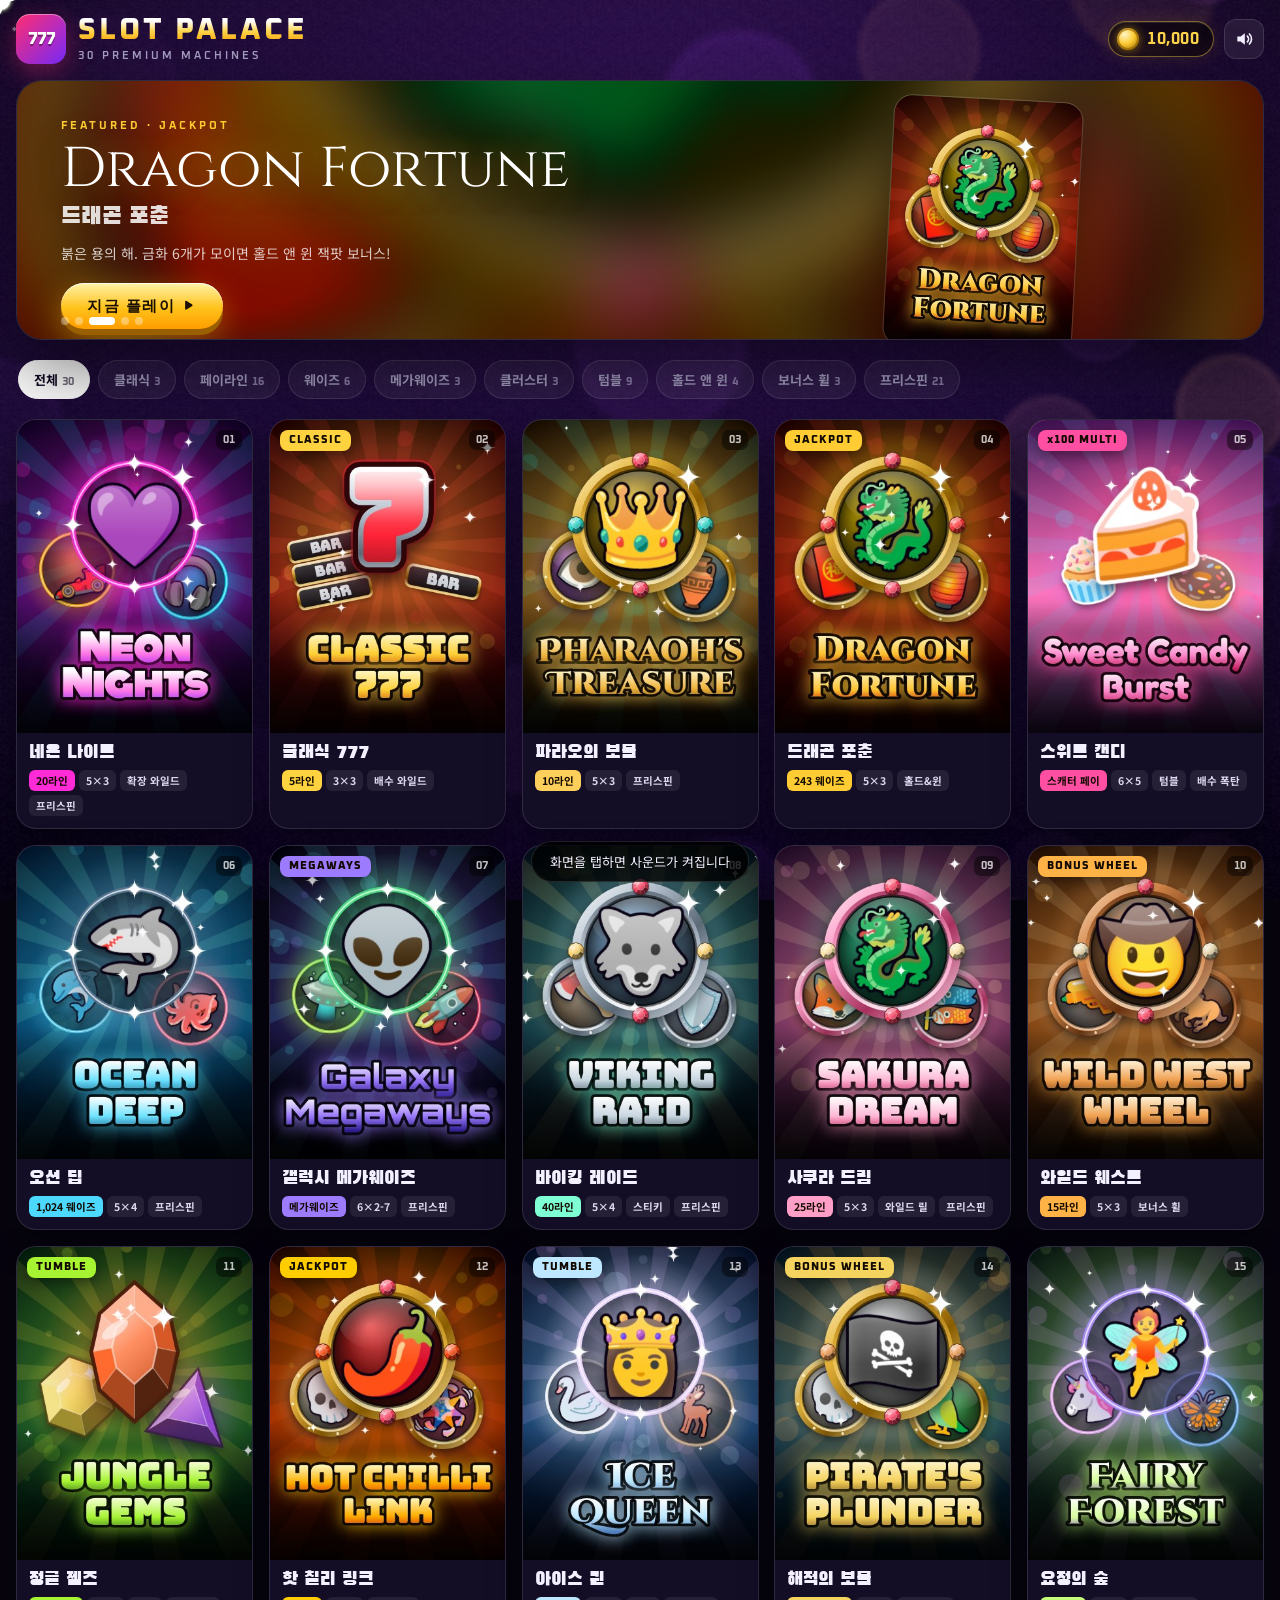
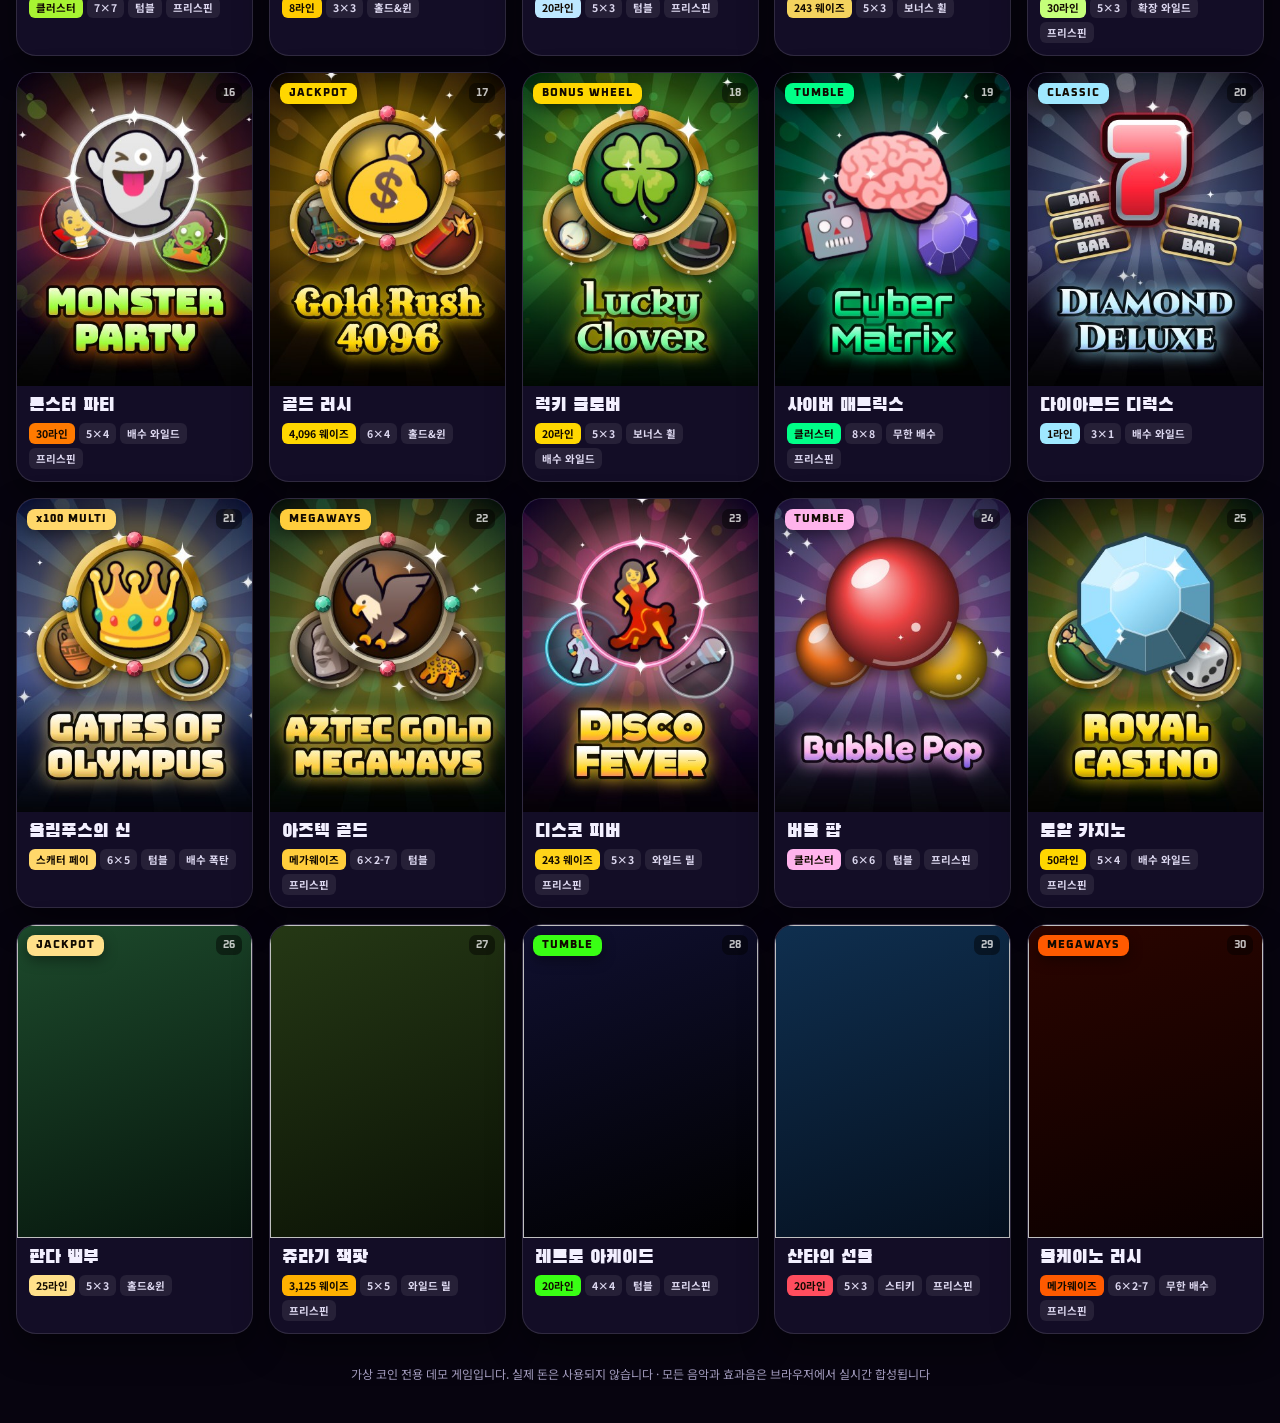
==== commit 9688215e: "v3: pull lever, centre win banner and explosions, premium symbol frames, richer sound - 15 machines " ====
--- a/index.html
+++ b/index.html
@@ -52,9 +52,25 @@
     </div>
     <div class="g-info js-info"></div>
     <div class="g-stage js-stage">
-      <div class="frame js-frame">
-        <canvas class="reels js-reels"></canvas>
-        <div class="frame-glare"></div>
+      <div class="cab js-cab">
+        <div class="frame js-frame">
+          <div class="led led-top"></div>
+          <canvas class="reels js-reels"></canvas>
+          <div class="frame-glare"></div>
+          <div class="win-banner js-banner" aria-live="polite">
+            <div class="wb-rays"></div>
+            <div class="wb-label js-wb-label">WIN</div>
+            <div class="wb-amt js-wb-amt">0</div>
+          </div>
+          <div class="led led-bot"></div>
+          <i class="bolt b1"></i><i class="bolt b2"></i><i class="bolt b3"></i><i class="bolt b4"></i>
+        </div>
+        <div class="lever js-lever hidden" role="button" tabindex="0" aria-label="레버를 당겨 스핀">
+          <div class="lever-housing"></div>
+          <div class="lever-shaft js-lever-shaft"></div>
+          <div class="lever-knob js-lever-knob"></div>
+          <div class="lever-pivot"></div>
+        </div>
       </div>
     </div>
     <div class="g-msg js-msg"></div>
@@ -69,6 +85,7 @@
       </div>
       <div class="dock-center">
         <button class="round-btn js-auto" aria-label="자동 스핀"><svg viewBox="0 0 24 24"><path d="M8 5v14l11-7z"/></svg><small class="js-auto-label">AUTO</small></button>
+        <button class="pull-hint js-pull-hint hidden" aria-label="레버 당기기"><span>PULL</span><svg viewBox="0 0 24 24"><path d="M12 4v13M6 12l6 6 6-6" fill="none" stroke-width="2.6" stroke-linecap="round" stroke-linejoin="round"/></svg></button>
         <button class="spin-btn js-spin" aria-label="스핀 (Space)">
           <span class="spin-ring"></span>
           <svg class="spin-ico" viewBox="0 0 48 48"><path d="M24 8a16 16 0 1 1-14.4 9" fill="none" stroke-width="5" stroke-linecap="round"/><path d="M4 12l6 6 6-7z"/></svg>
--- a/css/style.css
+++ b/css/style.css
@@ -178,13 +178,75 @@
 .pill .ladder b { padding: 1px 5px; border-radius: 6px; opacity: 0.45; }
 .pill .ladder b.on { opacity: 1; background: var(--accent); color: #0b0614; box-shadow: 0 0 10px var(--accent); }
 .g-stage { flex: 1; min-height: 0; display: flex; align-items: center; justify-content: center; padding: 6px 12px; }
+.cab { position: relative; display: flex; align-items: center; gap: 8px; }
+.cab::after { content: ''; position: absolute; left: 6%; right: 6%; bottom: -34px; height: 46px; border-radius: 50%; background: radial-gradient(ellipse at center, color-mix(in srgb, var(--accent) 55%, transparent), transparent 70%); filter: blur(10px); opacity: 0.75; pointer-events: none; z-index: -1; }
+.g-stage { position: relative; }
+.g-stage::before { content: ''; position: absolute; left: 50%; top: 50%; width: min(120vw, 1300px); height: 120%; transform: translate(-50%, -50%); background: radial-gradient(ellipse at center, color-mix(in srgb, var(--accent) 22%, transparent), transparent 62%); pointer-events: none; }
 .frame {
-  position: relative; padding: 7px; border-radius: 22px;
+  position: relative; padding: 12px; border-radius: 26px;
   background: linear-gradient(155deg, var(--frame1), color-mix(in srgb, var(--frame2) 70%, #000) 45%, var(--frame1) 75%, var(--frame2));
-  box-shadow: inset 0 1px 0 rgba(255, 255, 255, 0.45), 0 30px 80px rgba(0, 0, 0, 0.75), 0 0 70px color-mix(in srgb, var(--accent) 35%, transparent);
+  box-shadow: inset 0 2px 0 rgba(255, 255, 255, 0.55), inset 0 -3px 0 rgba(0, 0, 0, 0.45), inset 0 0 0 1px rgba(255, 255, 255, 0.18), 0 34px 90px rgba(0, 0, 0, 0.8), 0 0 80px color-mix(in srgb, var(--accent) 38%, transparent);
   transition: box-shadow 0.4s;
 }
-.frame::before { content: ''; position: absolute; inset: 4px; border-radius: 18px; background: #000; box-shadow: inset 0 0 0 1px rgba(0, 0, 0, 0.8); }
+.frame::before { content: ''; position: absolute; inset: 9px; border-radius: 18px; background: #000; box-shadow: 0 0 0 2px rgba(0, 0, 0, 0.55), 0 0 0 3px rgba(255, 255, 255, 0.25), inset 0 0 24px rgba(0, 0, 0, 0.9); }
+.led { position: absolute; left: 34px; right: 34px; height: 4px; border-radius: 4px; z-index: 2; pointer-events: none;
+  background: repeating-linear-gradient(90deg, var(--accent) 0 6px, transparent 6px 10px, var(--accent2) 10px 16px, transparent 16px 20px);
+  background-size: 40px 100%; filter: drop-shadow(0 0 4px var(--accent)) drop-shadow(0 0 8px var(--accent2)); animation: led 1.2s linear infinite; opacity: 0.9; }
+.led-top { top: 3px; }
+.led-bot { bottom: 3px; animation-direction: reverse; }
+.frame.win .led { animation-duration: 0.25s; opacity: 1; }
+@keyframes led { to { background-position: 40px 0; } }
+.bolt { position: absolute; width: 9px; height: 9px; border-radius: 50%; z-index: 2; background: radial-gradient(circle at 35% 30%, #fff, #b9c2cc 45%, #4a525c); box-shadow: 0 1px 2px rgba(0, 0, 0, 0.6); }
+.bolt::after { content: ''; position: absolute; left: 2px; right: 2px; top: 4px; height: 1px; background: rgba(0, 0, 0, 0.5); transform: rotate(35deg); }
+.b1 { left: 9px; top: 9px; } .b2 { right: 9px; top: 9px; } .b3 { left: 9px; bottom: 9px; } .b4 { right: 9px; bottom: 9px; }
+
+/* centre win banner */
+.win-banner { position: absolute; left: 50%; top: 50%; z-index: 5; transform: translate(-50%, -50%); display: none; flex-direction: column; align-items: center; pointer-events: auto; padding: 12px 48px 16px; min-width: 44%; }
+.win-banner.show { display: flex; }
+.win-banner::before { content: ''; position: absolute; inset: 0; border-radius: 999px; z-index: -1;
+  border: 3px solid transparent;
+  background: linear-gradient(180deg, rgba(14, 6, 32, 0.9), rgba(6, 2, 16, 0.78)) padding-box, linear-gradient(180deg, #fffbe0, var(--wb, #ffd23f) 35%, color-mix(in srgb, var(--wb, #ffd23f) 40%, #000) 65%, #fff3b0) border-box;
+  box-shadow: 0 0 0 4px rgba(0, 0, 0, 0.35), 0 0 40px var(--wb, #ffd23f), inset 0 0 30px color-mix(in srgb, var(--wb, #ffd23f) 35%, transparent); }
+.wb-rays { position: absolute; left: 50%; top: 50%; width: 260%; aspect-ratio: 1; transform: translate(-50%, -50%); z-index: -2; pointer-events: none;
+  background: repeating-conic-gradient(from 0deg, color-mix(in srgb, var(--wb, #ffd23f) 45%, transparent) 0 7deg, transparent 7deg 20deg);
+  -webkit-mask: radial-gradient(circle, #000 8%, transparent 60%); mask: radial-gradient(circle, #000 8%, transparent 60%); animation: wbspin 8s linear infinite; }
+@keyframes wbspin { to { transform: translate(-50%, -50%) rotate(360deg); } }
+.wb-label { font: 400 clamp(14px, 2.4vw, 26px)/1 'Bungee', sans-serif; letter-spacing: 3px; color: #fff; text-shadow: 0 0 12px var(--wb, #ffd23f), 0 2px 0 rgba(0, 0, 0, 0.6); }
+.wb-amt { margin-top: 4px; font: 800 clamp(30px, 6.4vw, 72px)/1 var(--num); font-variant-numeric: tabular-nums; white-space: nowrap;
+  background: linear-gradient(180deg, #ffffff 12%, #ffe27a 52%, #ff9d00); -webkit-background-clip: text; background-clip: text; color: transparent;
+  filter: drop-shadow(0 2px 0 #7a4000) drop-shadow(0 3px 0 #3a1e00) drop-shadow(0 0 18px rgba(255, 190, 0, 0.6)); }
+.win-banner.pop { animation: wbpop 0.6s cubic-bezier(0.2, 1.8, 0.4, 1); }
+@keyframes wbpop { from { transform: translate(-50%, -50%) scale(0.3); opacity: 0; } }
+.win-banner.t0 { --wb: #ffd23f; }
+.win-banner.t1 { --wb: #3bff9a; }
+.win-banner.t2 { --wb: #3bc8ff; }
+.win-banner.t2 .wb-amt, .win-banner.t3 .wb-amt { font-size: clamp(36px, 7.6vw, 86px); }
+.win-banner.t3 { --wb: #ff4fd8; }
+.win-banner.t3 .wb-label { animation: pulse2 0.6s infinite; }
+@keyframes pulse2 { 50% { transform: scale(1.08); } }
+
+/* pull lever */
+.lever { position: relative; flex: none; width: 56px; height: 260px; cursor: grab; touch-action: none; user-select: none; }
+.lever.grab { cursor: grabbing; }
+.lever-housing { position: absolute; left: 50%; top: 4%; bottom: 4%; width: 22px; transform: translateX(-50%); border-radius: 12px;
+  background: linear-gradient(90deg, #22262c, #5a626c 40%, #1a1d22); box-shadow: inset 0 0 0 1px rgba(255, 255, 255, 0.15), inset 0 6px 10px rgba(0, 0, 0, 0.7), 0 6px 16px rgba(0, 0, 0, 0.6); }
+.lever-housing::after { content: ''; position: absolute; left: 50%; top: 8px; bottom: 8px; width: 4px; transform: translateX(-50%); border-radius: 4px; background: #050608; box-shadow: inset 0 0 4px #000; }
+.lever-shaft { position: absolute; left: 50%; width: 12px; transform: translateX(-50%); border-radius: 6px;
+  background: linear-gradient(90deg, #6b737d, #ffffff 45%, #9aa3ad 60%, #3c434b); box-shadow: 0 0 6px rgba(0, 0, 0, 0.5); }
+.lever-knob { position: absolute; left: 50%; top: 0; width: 52px; height: 52px; border-radius: 50%; z-index: 2;
+  background: radial-gradient(circle at 34% 28%, #ffffff 0, color-mix(in srgb, var(--accent) 45%, #fff) 14%, var(--accent) 42%, color-mix(in srgb, var(--accent) 45%, #000) 100%);
+  box-shadow: 0 8px 18px rgba(0, 0, 0, 0.55), 0 0 22px color-mix(in srgb, var(--accent) 70%, transparent), inset 0 -5px 10px rgba(0, 0, 0, 0.35); }
+.lever-pivot { position: absolute; left: 50%; top: 62%; width: 30px; height: 30px; transform: translate(-50%, -50%); border-radius: 50%; z-index: 1;
+  background: radial-gradient(circle at 35% 30%, #fff, #aab3bd 40%, #3a4148); box-shadow: 0 3px 8px rgba(0, 0, 0, 0.6), 0 0 0 3px rgba(0, 0, 0, 0.35); }
+.lever:focus-visible { outline: 2px solid var(--accent2); outline-offset: 4px; border-radius: 12px; }
+.lever:not(.grab) .lever-knob { animation: knobGlow 2.2s ease-in-out infinite; }
+@keyframes knobGlow { 50% { box-shadow: 0 8px 18px rgba(0, 0, 0, 0.55), 0 0 34px var(--accent), inset 0 -5px 10px rgba(0, 0, 0, 0.35); } }
+.pull-hint { display: inline-flex; align-items: center; gap: 6px; height: 64px; padding: 0 22px; border-radius: 999px; font: 800 16px var(--num); letter-spacing: 3px; color: #fff;
+  background: linear-gradient(180deg, color-mix(in srgb, var(--accent) 70%, #fff), var(--accent) 50%, color-mix(in srgb, var(--accent) 55%, #000));
+  box-shadow: 0 10px 26px color-mix(in srgb, var(--accent) 55%, transparent), inset 0 2px 0 rgba(255, 255, 255, 0.5); }
+.pull-hint svg { width: 20px; height: 20px; animation: bob 1s ease-in-out infinite; }
+@keyframes bob { 50% { transform: translateY(4px); } }
+
 .frame::after {
   content: ''; position: absolute; inset: -2px; border-radius: 24px; padding: 2px; pointer-events: none;
   background: conic-gradient(from var(--ang), transparent 0deg 250deg, rgba(255, 255, 255, 0.95) 300deg, transparent 340deg);
@@ -196,7 +258,7 @@
 .frame.win::after { animation-duration: 0.9s; opacity: 1; }
 @keyframes chase { to { --ang: 360deg; } }
 .reels { position: relative; display: block; border-radius: 15px; }
-.frame-glare { position: absolute; inset: 7px; border-radius: 15px; pointer-events: none; background: linear-gradient(160deg, rgba(255, 255, 255, 0.09), rgba(255, 255, 255, 0) 32%); }
+.frame-glare { position: absolute; inset: 12px; border-radius: 15px; pointer-events: none; background: linear-gradient(160deg, rgba(255, 255, 255, 0.09), rgba(255, 255, 255, 0) 32%); }
 .g-msg { min-height: 30px; display: flex; align-items: center; justify-content: center; padding: 0 12px; font: 700 clamp(13px, 1.9vw, 17px) var(--num); letter-spacing: 1px; text-align: center; color: #fff; text-shadow: 0 2px 8px rgba(0, 0, 0, 0.85); }
 .g-msg .big { font-size: 1.35em; background: linear-gradient(180deg, #fff, var(--gold) 55%, #ff9d00); -webkit-background-clip: text; background-clip: text; color: transparent; filter: drop-shadow(0 0 10px rgba(255, 200, 0, 0.5)); }
 .g-msg .sub { font: 500 0.82em var(--ui); color: rgba(255, 255, 255, 0.78); letter-spacing: 0; }
@@ -364,9 +426,15 @@
   .dock-center { grid-area: center; justify-content: center; }
   .spin-btn { width: 78px; height: 78px; }
   .round-btn { width: 46px; height: 46px; }
-  .frame { padding: 5px; border-radius: 18px; }
-  .frame::before { inset: 3px; border-radius: 15px; }
-  .frame-glare { inset: 5px; }
+  .frame { padding: 9px; border-radius: 20px; }
+  .frame::before { inset: 7px; border-radius: 14px; }
+  .frame-glare { inset: 9px; }
+  .led { left: 22px; right: 22px; height: 3px; top: 2px; }
+  .led-bot { top: auto; bottom: 2px; }
+  .bolt { width: 7px; height: 7px; }
+  .b1 { left: 6px; top: 6px; } .b2 { right: 6px; top: 6px; } .b3 { left: 6px; bottom: 6px; } .b4 { right: 6px; bottom: 6px; }
+  .lever-knob { width: 36px; height: 36px; }
+  .pull-hint { height: 56px; padding: 0 18px; font-size: 14px; }
 }
 @media (max-height: 620px) and (orientation: landscape) {
   .g-logo .logo-kr { display: none; }
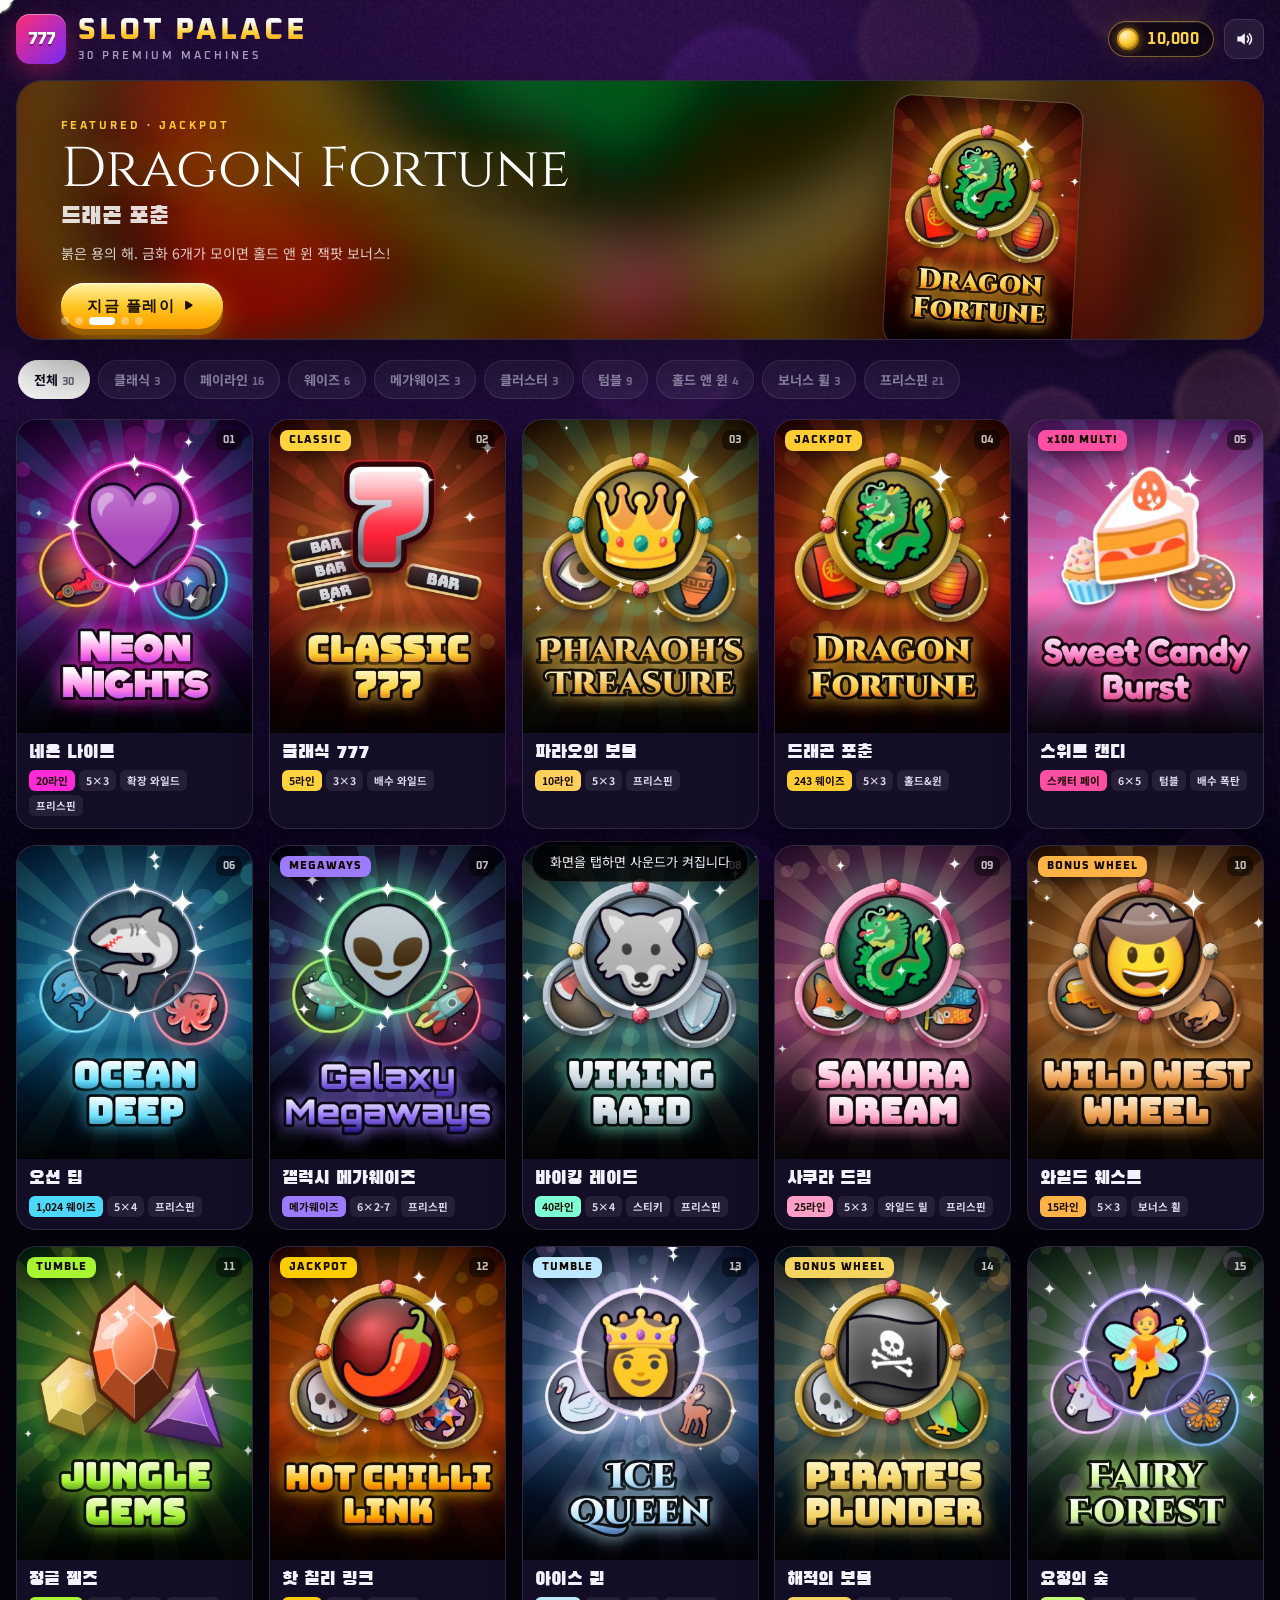
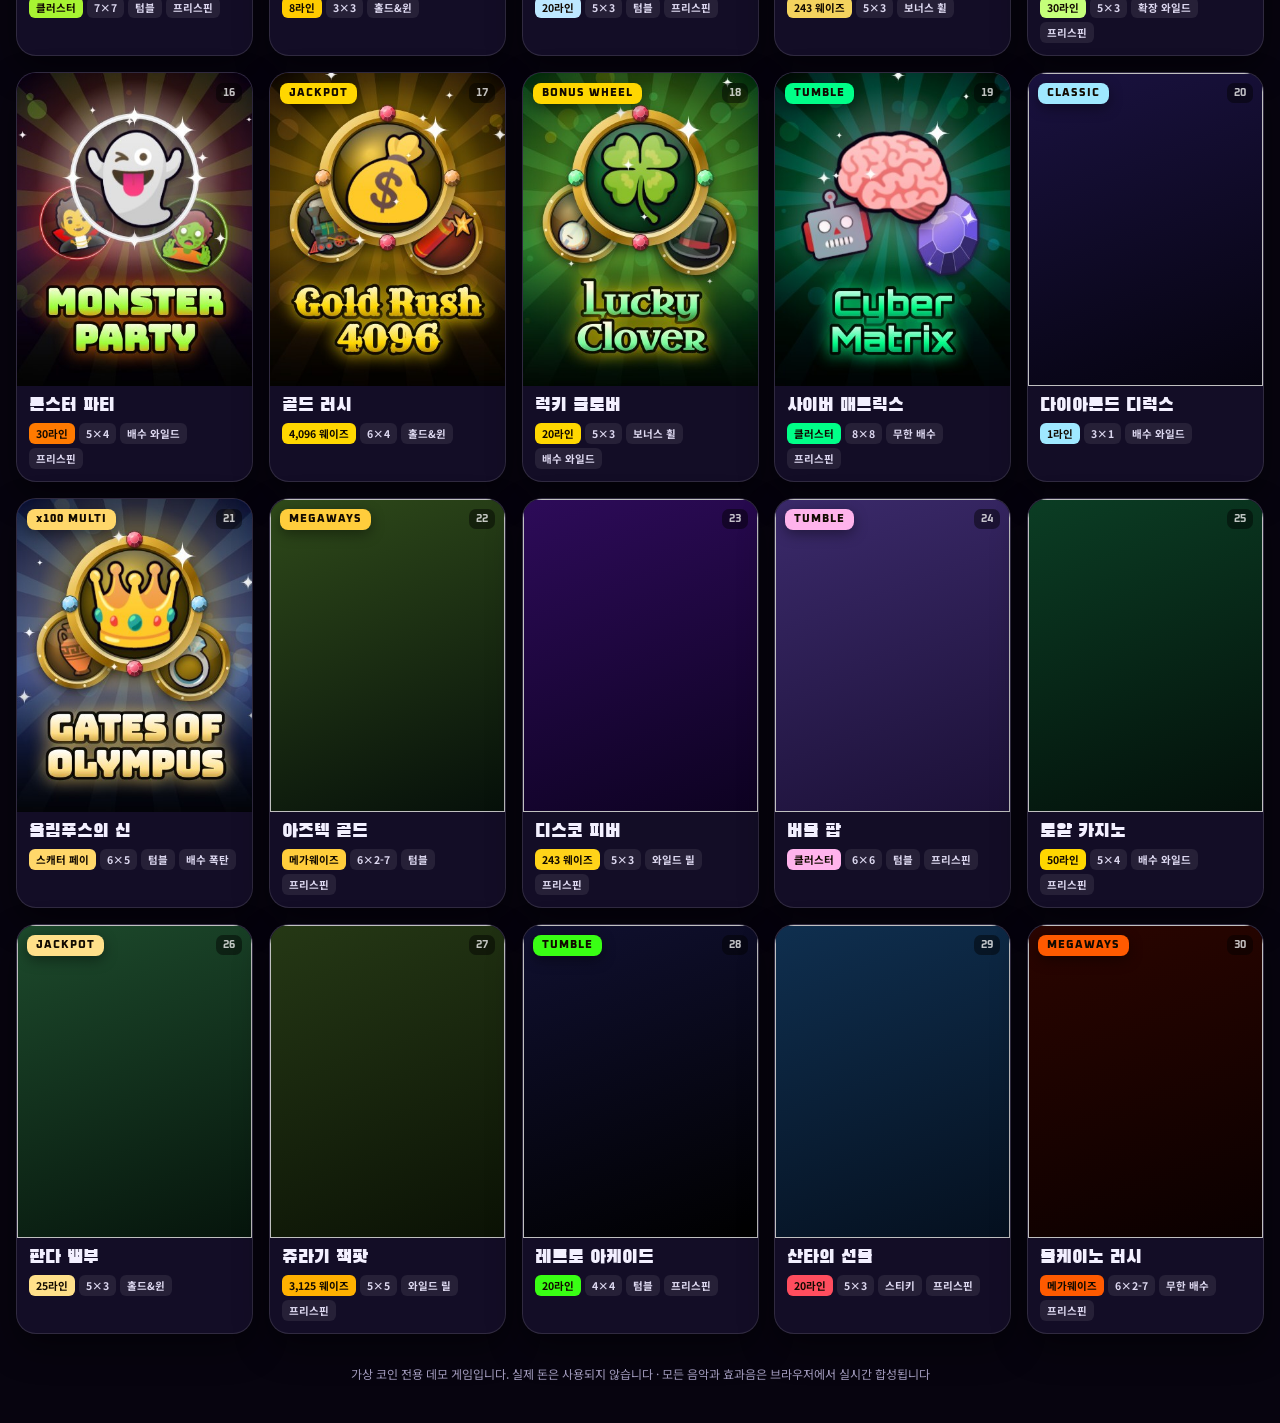
==== commit f42fd155: "Fix audio dropouts on phones, add volume sliders, make it an installable app - Big wins scheduled ~1" ====
--- a/index.html
+++ b/index.html
@@ -4,6 +4,13 @@
   <meta charset="utf-8">
   <meta name="viewport" content="width=device-width, initial-scale=1, viewport-fit=cover, user-scalable=no">
   <meta name="theme-color" content="#07040f">
+  <link rel="manifest" href="manifest.webmanifest">
+  <link rel="icon" type="image/png" sizes="192x192" href="icons/icon-192.png">
+  <link rel="apple-touch-icon" href="icons/apple-touch-icon.png">
+  <meta name="apple-mobile-web-app-capable" content="yes">
+  <meta name="mobile-web-app-capable" content="yes">
+  <meta name="apple-mobile-web-app-status-bar-style" content="black-translucent">
+  <meta name="apple-mobile-web-app-title" content="Slot Palace">
   <title>Slot Palace 30</title>
   <meta name="description" content="30종의 프리미엄 HTML5 슬롯머신 — 페이라인, 웨이즈, 메가웨이즈, 클러스터, 텀블, 홀드 앤 윈, 보너스 휠. WebGL 배경과 실시간 합성 사운드.">
   <link rel="preconnect" href="https://fonts.googleapis.com">
@@ -108,9 +115,9 @@
 
   <div id="sound-panel" class="sound-panel hidden">
     <h3>사운드</h3>
-    <label><input type="checkbox" id="snd-music" checked> 배경 음악</label>
-    <label><input type="checkbox" id="snd-sfx" checked> 효과음</label>
-    <label><input type="checkbox" id="snd-amb" checked> 카지노 분위기음</label>
+    <div class="vol-row"><label for="snd-music">배경 음악</label><input type="range" id="snd-music" min="0" max="100" step="1" value="80"><output for="snd-music">80</output></div>
+    <div class="vol-row"><label for="snd-sfx">효과음</label><input type="range" id="snd-sfx" min="0" max="100" step="1" value="100"><output for="snd-sfx">100</output></div>
+    <div class="vol-row"><label for="snd-amb">카지노 분위기음</label><input type="range" id="snd-amb" min="0" max="100" step="1" value="80"><output for="snd-amb">80</output></div>
   </div>
   <div id="tap-hint" class="tap-hint">화면을 탭하면 사운드가 켜집니다</div>
 
--- a/css/style.css
+++ b/css/style.css
@@ -388,8 +388,16 @@
   display: flex; flex-direction: column; gap: 10px; font-size: 14px;
 }
 .sound-panel h3 { margin: 0; font: 700 11px var(--num); letter-spacing: 3px; color: var(--muted); }
-.sound-panel label { display: flex; gap: 10px; align-items: center; cursor: pointer; }
-.sound-panel input { width: 18px; height: 18px; accent-color: #ff4fd8; }
+.sound-panel { min-width: 250px; }
+.vol-row { display: grid; grid-template-columns: 1fr 2.6em; grid-template-areas: 'l o' 'r r'; gap: 4px 8px; align-items: center; }
+.vol-row label { grid-area: l; font-size: 13.5px; }
+.vol-row output { grid-area: o; text-align: right; font: 700 13px var(--num); color: var(--gold); font-variant-numeric: tabular-nums; }
+.vol-row input[type=range] { grid-area: r; width: 100%; height: 28px; margin: 0; background: none; -webkit-appearance: none; appearance: none; cursor: pointer; touch-action: pan-x; }
+.vol-row input[type=range]::-webkit-slider-runnable-track { height: 8px; border-radius: 8px; background: linear-gradient(90deg, var(--accent), var(--accent2)) 0 0 / var(--p, 80%) 100% no-repeat, rgba(255, 255, 255, 0.14); }
+.vol-row input[type=range]::-moz-range-track { height: 8px; border-radius: 8px; background: rgba(255, 255, 255, 0.14); }
+.vol-row input[type=range]::-moz-range-progress { height: 8px; border-radius: 8px; background: linear-gradient(90deg, var(--accent), var(--accent2)); }
+.vol-row input[type=range]::-webkit-slider-thumb { -webkit-appearance: none; width: 24px; height: 24px; margin-top: -8px; border-radius: 50%; background: radial-gradient(circle at 35% 30%, #fff, #e8e2ff 45%, #9a8fc4); box-shadow: 0 2px 8px rgba(0, 0, 0, 0.5), 0 0 0 3px rgba(255, 255, 255, 0.15); }
+.vol-row input[type=range]::-moz-range-thumb { width: 22px; height: 22px; border: 0; border-radius: 50%; background: radial-gradient(circle at 35% 30%, #fff, #e8e2ff 45%, #9a8fc4); box-shadow: 0 2px 8px rgba(0, 0, 0, 0.5); }
 .tap-hint {
   position: fixed; z-index: 80; left: 50%; bottom: calc(18px + env(safe-area-inset-bottom, 0px)); transform: translateX(-50%);
   padding: 10px 18px; border-radius: 999px; background: rgba(0, 0, 0, 0.78); border: 1px solid var(--line);
